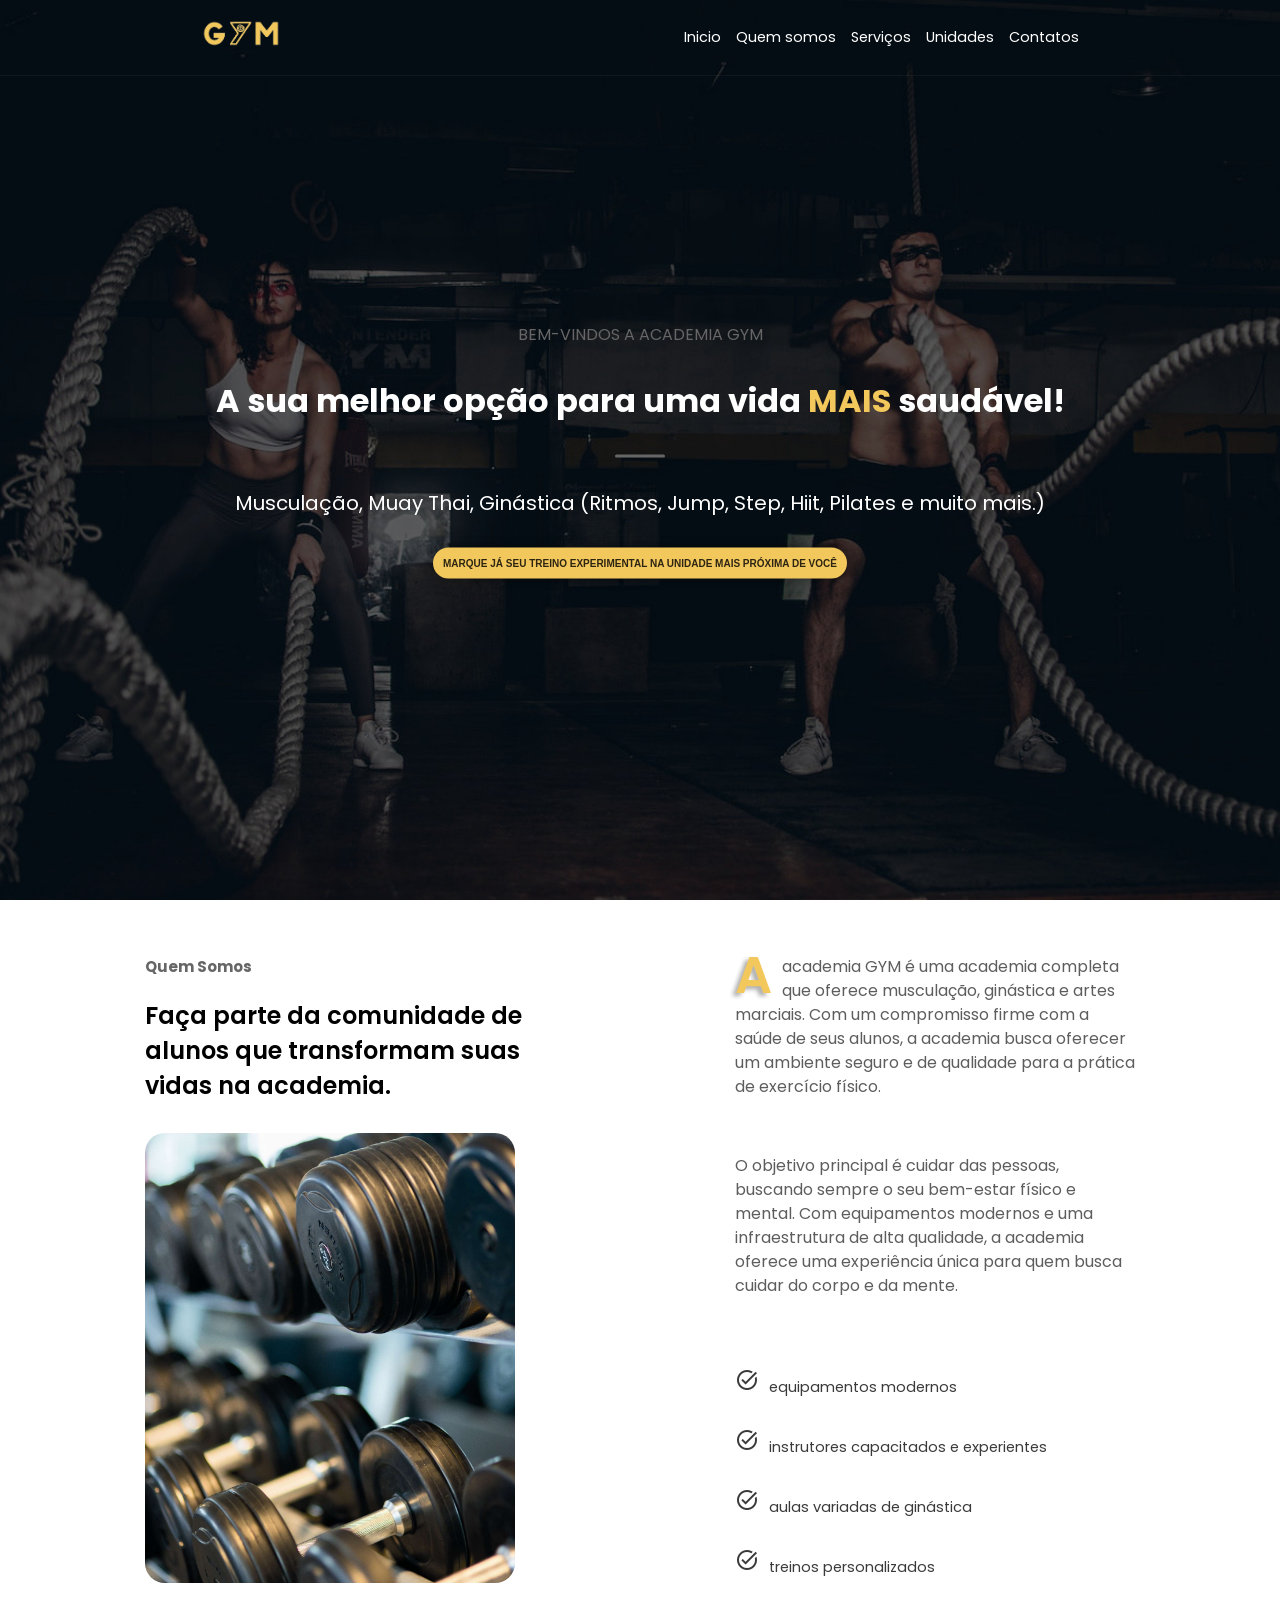
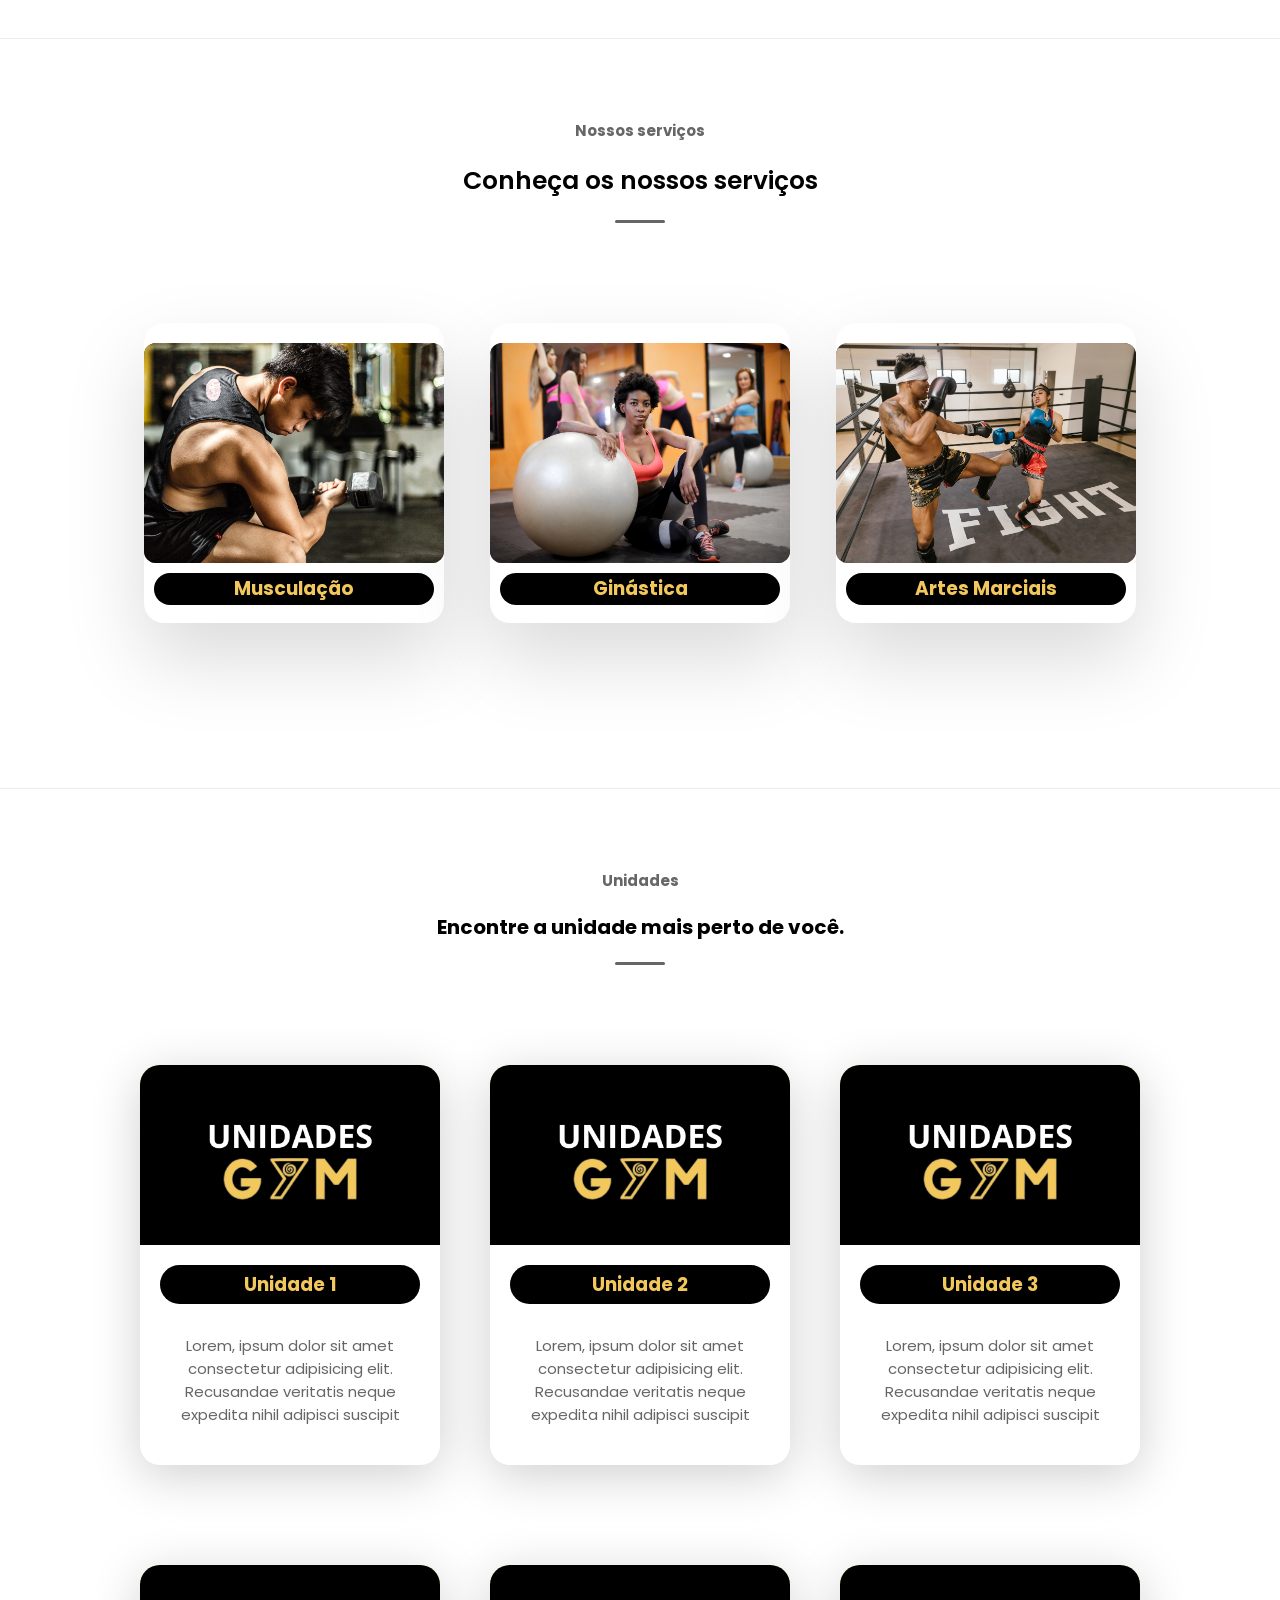
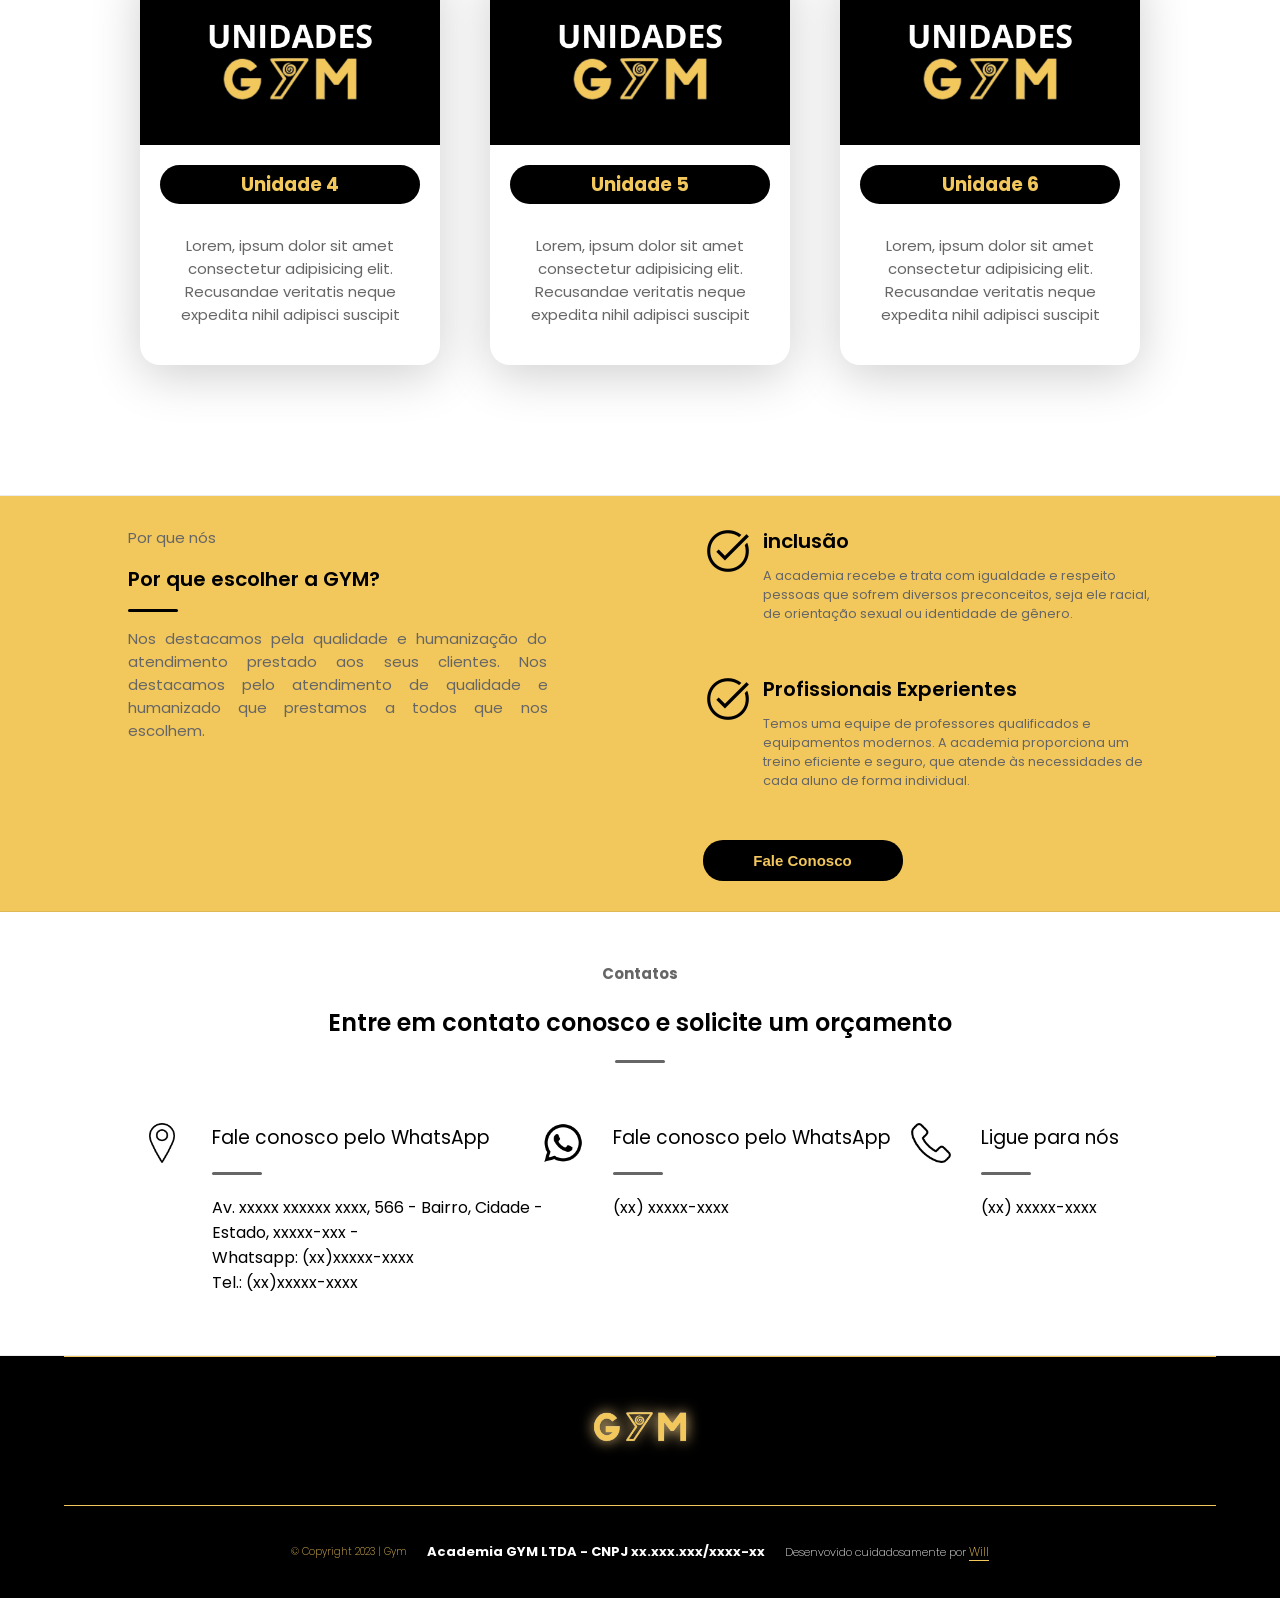
==== index.html @ da8a573c "." ====
<!DOCTYPE html>
<html lang="pt-br">
<head>
    <meta charset="UTF-8">
    <meta name="viewport" content="width=device-width, initial-scale=1.0">
    <meta name="description" content="GYM - É uma academia ficticia para o projeto do site.">
    <title>GYM - A melhor para a sua saúde</title>
    <!-- LINKS -->
    <link href="https://fonts.googleapis.com/icon?family=Material+Icons" rel="stylesheet">
    <link rel="preconnect" href="https://fonts.googleapis.com">
    <link rel="preconnect" href="https://fonts.gstatic.com" crossorigin>
    <link href="https://fonts.googleapis.com/css2?family=Poppins:wght@400;600;800&display=swap" rel="stylesheet">
    <link rel="stylesheet" href="https://fonts.googleapis.com/css2?family=Material+Symbols+Outlined:opsz,wght,FILL,GRAD@24,400,0,0" />
    <link rel="stylesheet" href="estilos/style.css">
    <link rel="stylesheet" href="estilos/medias.css">
    <link rel="shortcut icon" href="imagens/favicon.ico" type="image/x-icon">
    <link rel="canonical" href="https://souowill.github.io/projeto-gym/">
</head>
<body>
    <header class="main-header" id="inicio">
        
        <nav class="nav-main-header">

            <a href="index.html"><img src="imagens/logo-gym.png" alt=""></a>

            <button id="burguer" onclick="clickMenu()">
                <span class="linha"></span>
                <span class="linha"></span>
                <span class="linha"></span>
            </button>

            <ul id="itens">
                <li><a href="#inicio">Inicio</a></li>
                <li><a href="#quem-somos">Quem somos</a></li>
                <li><a href="#servicos">Serviços</a></li>
                <li><a href="#unidades">Unidades</a></li>
                <li><a href="#contatos">Contatos</a></li>
            </ul>

        </nav>

        <div class="div-main-header">
            <p class="p-main-header">Bem-vindos a academia GYM</p>
            <h1 class="title-main-header">A sua melhor opção para uma vida <span class="span-title-main-header">MAIS</span> saudável!</h1>
            <div class="div-linha"></div>
            <h2 class="h2-main-header">Musculação, Muay Thai, Ginástica (Ritmos, Jump, Step, Hiit, Pilates e muito mais.)</h2>
            <button class="btn-main-header">MARQUE JÁ SEU TREINO EXPERIMENTAL NA UNIDADE MAIS PRÓXIMA DE VOCÊ</button>
        </div>
    </header>
    <main class="main-content">

        <section id="quem-somos">

            <header class="main-content-section1">
                <h1 class="title-main-content-section1">Quem Somos</h1>
                <h2 class="h2-main-content-section1">Faça parte da comunidade de alunos que transformam suas vidas na academia.</h2>
                <div class="img-fundo-halter"></div>
            </header>

            <section class="main-content-section2">
                <p class="p-main-content-section2"><span class="span-main-section2">A</span> academia GYM é uma academia completa que oferece musculação, ginástica e artes marciais. Com um compromisso firme com a saúde de seus alunos, a academia busca oferecer um ambiente seguro e de qualidade para a prática de exercício físico.</p>
                <p class="p-main-content-section2">O objetivo principal é cuidar das pessoas, buscando sempre o seu bem-estar físico e mental. Com equipamentos modernos e uma infraestrutura de alta qualidade, a academia oferece uma experiência única para quem busca cuidar do corpo e da mente.</p>
                <div class="div-div-main-content-section2">
                    <p class="div-p-main-content-section2"><span class="material-symbols-outlined check">task_alt</span>equipamentos modernos</p>
                    <p class="div-p-main-content-section2 width"><span class="material-symbols-outlined check">task_alt</span>instrutores capacitados e experientes</p>
                    <p class="div-p-main-content-section2"><span class="material-symbols-outlined check">task_alt</span>aulas variadas de ginástica</p>
                    <p class="div-p-main-content-section2"><span class="material-symbols-outlined check">task_alt</span>treinos personalizados</p>
                </div>
            </section>

        </section>
        <section id="servicos">

            <header class="div-main-content-section-servicos">

                <h1 class="title-main-content-section2">Nossos serviços</h1>
                <h2 class="h2-main-content-section2">Conheça os nossos serviços</h2>
                <p>(Clique nas imagens para saber mais)</p>
                <div class="div-linha"></div>

            </header>

            <div class="cards-servicos">

                <article class="card-servicos">

                    <div class="card-servicos-img">
                        <img src="imagens/musculacao.jpg" alt="">
                    </div>

                    <section class="content-card">
                        <h3>Musculação</h3>
                        <p>É a modalidade mais versátil, que possibilita trabalhar diversos grupos musculares em um único treino, com exercícios que podem ser facilmente adaptados de acordo com as limitações de cada aluno.</p>
                    </section>

                </article>

                <article class="card-servicos">
                    <div class="card-servicos-img">
                        <img src="imagens/ginastica.jpg" alt="">
                    </div>

                    <section class="content-card">
                        <h3>Ginástica</h3>
                        <p>Temos aulas de Zumba, Dança, Jump, Pump, Local, Step, Cross Training, Ritbox, Functional, Hiit, Pilates e Alongamento. Todas as aulas possuem horários específicos durante a semana.</p>
                    </section>

                </article>

                <article class="card-servicos">

                    <div class="card-servicos-img">
                        <img src="imagens/muai-thay.jpg" alt="">
                    </div>

                    <section class="content-card">
                        <h3>Artes Marciais</h3>
                        <p>Com aulas de Muay Thai, uma das artes marciais mais completas, os alunos aprendem técnicas de defesa pessoal e fortalecem o corpo e a mente.</p>
                    </section>

                </article>

            </div>

        </section>

        <section id="unidades">

            <header class="div-unidades">
                <h1>Unidades</h1>
                <h2>Encontre a unidade mais perto de você.</h2>
                <div class="div-linha"></div>
            </header>

            <div class="cards-unidades">

                <article class="card-unidades">
                    <div class="pixel-efect"></div>

                    <div class="card-unidades-img"></div>
                    <section class="card-unidades-content">
                        <h3> Unidade 1</h3>
                        <p>Lorem, ipsum dolor sit amet consectetur adipisicing elit. Recusandae veritatis neque expedita nihil adipisci suscipit</p>
                    </section>

                </article>

                <article class="card-unidades">

                    <div class="card-unidades-img"></div>
                    <section class="card-unidades-content">
                        <h3> Unidade 2</h3>
                        <p>Lorem, ipsum dolor sit amet consectetur adipisicing elit. Recusandae veritatis neque expedita nihil adipisci suscipit</p>
                    </section>

                </article>

                <article class="card-unidades">

                    <div class="card-unidades-img"></div>
                    <section class="card-unidades-content">
                        <h3> Unidade 3</h3>
                        <p>Lorem, ipsum dolor sit amet consectetur adipisicing elit. Recusandae veritatis neque expedita nihil adipisci suscipit</p>
                    </section>

                </article>

                <article class="card-unidades">

                    <div class="card-unidades-img"></div>
                    <section class="card-unidades-content">
                        <h3> Unidade 4</h3>
                        <p>Lorem, ipsum dolor sit amet consectetur adipisicing elit. Recusandae veritatis neque expedita nihil adipisci suscipit</p>
                    </section>

                </article>

                <article class="card-unidades">

                    <div class="card-unidades-img"></div>
                    <section class="card-unidades-content">
                        <h3> Unidade 5</h3>
                        <p>Lorem, ipsum dolor sit amet consectetur adipisicing elit. Recusandae veritatis neque expedita nihil adipisci suscipit</p>
                    </section>

                </article>

                <article class="card-unidades">

                    <div class="card-unidades-img"></div>
                    <section class="card-unidades-content">
                        <h3> Unidade 6</h3>
                        <p>Lorem, ipsum dolor sit amet consectetur adipisicing elit. Recusandae veritatis neque expedita nihil adipisci suscipit</p>
                    </section>

                </article>

            </div>

        </section>

        <section id="porque-nos">

            <header class="sec1-porque-nos">
                <h1>Por que nós</h1>
                <h2>Por que escolher a GYM?</h2>
                <div class="div-linha div-linha-pq"></div>
                <p>Nos destacamos pela qualidade e humanização do atendimento prestado aos seus clientes. Nos destacamos pelo atendimento de qualidade e humanizado que prestamos a todos que nos escolhem.</p>
            </header>

            <section class="sec2-porque-nos">

                <div class="div-sec2-porque-nos">
                    <span class="material-symbols-outlined check">task_alt</span>
                    <div>
                        <h3>inclusão</h3>
                        <p>A academia recebe e trata com igualdade e respeito pessoas que sofrem diversos preconceitos, seja ele racial, de orientação sexual ou identidade de gênero.</p>
                    </div>
                </div>
                <div class="div-sec2-porque-nos">
                    <span class="material-symbols-outlined check">task_alt</span>
                    <div>
                        <h3>Profissionais Experientes</h3>
                        <p>Temos uma equipe de professores qualificados e equipamentos modernos. A academia proporciona um treino eficiente e seguro, que atende às necessidades de cada aluno de forma individual.</p>
                    </div>
                </div>

                <button class="btn-porque-nos">Fale Conosco</button>

            </section>

        </section>

        <section id="contatos">

            <header class="header-contatos">
                <h1>Contatos</h1>
                <h2>Entre em contato conosco e solicite um orçamento</h2>
                <div class="div-linha"></div>
            </header>

            <section class="sec-content-contatos">

                <section class="sec-content-principal local">

                    <div class="div-imagem-contatos">
                        <img src="imagens/place-localizer.png" alt="">
                    </div>
                    <article class="sec-article-content-contatos">
                        <h3>Fale conosco pelo WhatsApp</h3>
                        <div class="div-linha"></div>
                        <p>Av. xxxxx xxxxxx xxxx, 566 - Bairro, Cidade - <br> Estado, xxxxx-xxx - <br> Whatsapp: (xx)xxxxx-xxxx <br> Tel.: (xx)xxxxx-xxxx</p>
                    </article>
    
                </section>

                <section class="sec-content-principal">
                    <div class="div-imagem-contatos">
                        <img src="imagens/whatsapp.png" alt="">
                    </div>
                    <article class="sec-article-content-contatos">
                        <h3>Fale conosco pelo WhatsApp</h3>
                        <div class="div-linha"></div>
                        <p>(xx) xxxxx-xxxx</p>
                    </article>

                </section>

                <section class="sec-content-principal telefone">

                    <div class="div-imagem-contatos">
                        <img src="imagens/telephone.png" alt="">
                    </div>
                    <article class="sec-article-content-contatos">
                        <h3>Ligue para nós</h3>
                        <div class="div-linha"></div>
                        <p>(xx) xxxxx-xxxx</p>
                    </article>

                </section>

            </section>

        </section>
    </main>
    <footer class="footer-content">
        <div class="div-footer">
            <a href="index.html"><img src="imagens/logo-gym.png" alt=""></a>
        </div>
        <section class="sec-footer">
            <p>© <span lang="en">Copyright</span> 2023 | Gym </p>
            <h1>Academia GYM LTDA - CNPJ xx.xxx.xxx/xxxx-xx</h1>
            <h2>Desenvovido cuidadosamente por <a href="https://github.com/SouoWill"> Will</a></h2>
        </section>
    </footer>

    <script src="scripts/menu.js"></script>
    <script src="scripts/header-fixed.js"></script>
</body>
</html>
---- estilos/style.css ----
@charset "UTF-8";

:root {
    --font-padrao: 'Poppins', sans-serif;

    --cor-1: #F2C75C;
    --cor-2: #F2CC85;
    --cor-3: #F2DAAC;
    --cor-4: #F2E6D0;
    --cinza: rgb(102, 102, 102);
}

* {
    margin: 0px;
    padding: 0px;
    box-sizing: border-box;
    scroll-behavior: smooth;
}

body, html {
    font-family: var(--font-padrao);
    background-color: rgb(0, 0, 0);
    color: white;
    width: 100%;
}

.div-linha {
    height: 1px;
    width: 50px;
    border-radius: 1000px;
    background-color: var(--cinza);
    padding-top: 3px;
}

::-webkit-scrollbar {
    width: 8px;
    background-color: rgb(255, 255, 255);
}

::-webkit-scrollbar-thumb {
    width: 8px;
    background-color: var(--cor-1);
    border-radius: 30px;
}

/* HEADER */

.main-header {
    background: url(../imagens/imagem-fundo.jpg)  right bottom no-repeat fixed;
    background-size: cover;
    height: 100vh;
    width: 100%;
    position: relative;
}

.nav-main-header {
    z-index: 2;
    width: 100vw;
    display: flex;
    align-items: center;
    justify-content: space-around;
    border-bottom: 1px solid rgba(255, 255, 255, 0.048);
    padding: 20px 0px;
    position: fixed;
    top: 0;
    left: 0;
    transition: .5s;
}

.nav-main-header a img {
    width: 80px;
}

#itens {
    visibility: hidden;
    display: flex;
    flex-direction: column;
    justify-content: center;
    gap: 20px;
    align-items: center;
    position: absolute;
    top: 0;
    left: 0;
    width: 100%;
    height: 0;
    background: rgba(0, 0, 0, 0.363);
    backdrop-filter: blur(10px);
    overflow: hidden;
    z-index: -1;
    transition: .5s;
    list-style: none;
}

#itens.abrir-menu {
    visibility: visible;
    height: 100vh;
}

#itens li a{
    font-size: 1.5em;
    font-weight: 400;
    text-decoration: none;
    text-align: center;
    color: white;
    padding: 20px;
    display: block;
    width: 100vw;
    transition: .3s;
}

#itens:hover li a {
    opacity: .3;
}

#itens li a:hover {
    transform: scale(1.1);
    color: var(--cor-1);
    text-shadow: 0px 0px 10px white;
    background-color: rgba(0, 0, 0, 0.3);
    opacity: 1;
}

#burguer {
    display: flex;
    flex-direction: column;
    justify-content: space-between;
    cursor: pointer;
    width: 25px;
    height: 20px;
    background-color: transparent;
    border: none;
    z-index: 1;
}

.linha {
    width: 25px;
    height: 2px;
    background-color: white;
    display: block;
    position: relative;
    transform-origin: center;
    transition: 0.5s;
}


#burguer.animacao-menu .linha:nth-child(1){
    transform: translateY(9px) rotate(-45deg);
    background-color: var(--cor-1);
    box-shadow: 0px 0px 7px var(--cor-1);
}

#burguer.animacao-menu .linha:nth-child(2) {
    width: 0;
}

#burguer.animacao-menu .linha:nth-child(3) {
    transform: translateY(-9px) rotate(45deg);
    background-color: var(--cor-1);
    box-shadow: 0px 0px 7px var(--cor-1);
}

.rolagem {
    background-color: rgba(0, 0, 0, 0.555);
    padding: 10px;
    border: 0px;
}

.div-main-header {
    display: flex;
    flex-direction: column;
    align-items: center;
    width: 90vw;
    position: absolute;
    top: 50%;
    left: 50%;
    transform: translate(-50%, -50%);
    text-align: center;
    padding: 10px;
}

.p-main-header {
    color: rgb(102, 102, 102);
    text-transform: uppercase;
}

.title-main-header {
    padding: 30px 0px;
}

.span-title-main-header {
    color: var(--cor-1);
}

.h2-main-header {
    font-size: 20px;
    font-weight: 400;
    padding: 30px 0px;
}

.btn-main-header {
    cursor: pointer;
    padding: 10px;
    border: none;
    border-radius: 20px;
    background-color: var(--cor-1);
    color: rgba(0, 0, 0, 0.815);
    font-weight: 600;
    font-size: 10px;
    box-shadow: 0px 0px 10px rgba(0, 0, 0, 0.521);
    transition: .5s;
}

.btn-main-header:hover {
    transform: scale(1.05);
    box-shadow: 0px 0px 10px rgba(255, 255, 255, 0.671);
}

/* MAIN */

/* SEC 1*/
.main-content {
    background-color: #fff;
    color: rgb(0, 0, 0);
    width: 100%;
}

#quem-somos {
    padding: 30px 50px;
    border-bottom: 1px solid rgba(0, 0, 0, 0.075);
    display: flex;
    justify-content: space-around;
    flex-wrap: wrap;
    width: 100%;
}

.title-main-content-section1 {
    padding-top: 25px;
    font-size: 15px;
    color: var(--cinza);
}

.h2-main-content-section1 {
    padding-top: 20px;
    font-size: 1.5em;
    font-weight: 600;
    text-align: start;
    max-width: 400px;
}


.img-fundo-halter {
    height: 450px;
    width: 370px;
    margin-top: 30px;
    background: #333 url(../imagens/halter.jpg) center center no-repeat;
    background-size: cover;
    border-radius: 20px;

    display: none;
}

.main-content-section2 {
    width: 400px;
}

.span-main-section2 {
    float: left;
    padding-right: 10px;
    color: var(--cor-1);
    font-size: 52px;
    font-weight: 600;
    line-height: 40px;
    text-shadow: -4px 3px 4px rgba(0, 0, 0, 0.322);
}

.p-main-content-section2 {
    font-weight: 400;
    line-height: 24px;
    color: rgba(0, 0, 0, 0.637);
    text-align: left;
    margin-bottom: 30px;
    padding-top: 25px;
}

.div-div-main-content-section2 {
    padding-top: 40px;
    display: flex;
    flex-direction: column;
}

.div-p-main-content-section2 {
    padding-bottom: 30px;
    font-weight: 400;
    font-size: 14.7px;
    color: rgba(0, 0, 0, 0.774);
}

.check {
    padding-right: 10px;
}

/* SEC 2 */

#servicos {
    padding: 30px 50px;
    border-bottom: 1px solid rgba(0, 0, 0, 0.075);
    width: 100%;
    height: 1600px;
}

.div-main-content-section-servicos {
    margin: 0 auto;
    display: flex;
    flex-direction: column;
    align-items: center;
}

.div-main-content-section-servicos p {
    color: var(--cinza);
    padding-bottom: 30px;
    font-size: 12px;
}

.title-main-content-section2 {
    padding-top: 50px;
    font-size: 15px;
    color: var(--cinza);
    padding-bottom: 20px;
}

.h2-main-content-section2 {
    font-size: 25px;
    font-weight: 600;
    padding-bottom: 20px;
}

/* CARD serviços */

.content-card h3 span {
    font-size: 10px;
    padding: 0px;
    text-shadow: none;
    color: var(--cinza);

} 

.cards-servicos {
    display: flex;
    justify-content: center;
    align-items: start;
    gap: 100px 46px;
    flex-wrap: wrap;
    padding: 100px 0px;
}

.cards-servicos .card-servicos {
    position: relative;
    display: flex;
    justify-content: center;
    align-items: flex-start;
    max-width: 300px;
    width: 100%;
    min-height: 300px;
    border-radius: 20px;
    box-shadow: 0 35px 80px rgba(0,0,0,.15);
    background-color: #fff;
    transition: .5s;
}

.cards-servicos .card-servicos:hover {
   min-height: 400px;
}

.cards-servicos .card-servicos .card-servicos-img {
    position: absolute;
    top: 20px;
    max-width: 300px;
    width: 100%;
    height: 220px;
    border-radius: 12px;
    background-color: #333;
    overflow: hidden;
    transition: .5s;
}

.cards-servicos .card-servicos .card-servicos-img img {
    position: absolute;
    top: 0;
    left: 0;
    width: 100%;
    height: 100%;
    object-fit: cover;
}

.cards-servicos .card-servicos .content-card {
    position: absolute;
    top: 250px;
    width: 100%;
    height: 35px;
    overflow: hidden;
    text-align: center;
    padding: 0 10px;
    padding-top: 0;
    transition: .5s;
}

.cards-servicos .card-servicos:hover .card-servicos-img {
    top: -100px;
    scale: .75;
    box-shadow: 0 15px 45px rgba(0, 0, 0, .2);
}

.cards-servicos .card-servicos:hover .content-card {
    top: 150px;
    overflow: visible;
}

.cards-servicos .card-servicos .content-card h3 {
    font-weight: 700;
    line-height: 2rem;
    border-radius: 20px;
    margin-bottom: 10px;
    color: var(--cor-1);
    background-color: black;
}

.cards-servicos .card-servicos .content-card p {
    font-size: 14px;
    color: transparent;
}

.cards-servicos .card-servicos:hover .content-card p {
    color: var(--cinza);
    transition: .6s;
}

/* UNIDADES */

.div-unidades {
    margin: 0 auto;
    display: flex;
    flex-direction: column;
    align-items: center;
}

.div-unidades h1 {
    padding-top: 50px;
    font-size: 15px;
    color: var(--cinza);
    padding-bottom: 20px;
}

.div-unidades h2 {
    font-size: 20px;
    padding-bottom: 20px;
}

/* CARD unidades */

#unidades {
    padding: 30px 50px;
    border-bottom: 1px solid rgba(0, 0, 0, 0.075);
    width: 100%;
}

.card-unidades:after {
    content: '';
    position: absolute;
    left: -1;
    top: 70%;
    width: 3px;
    height: 100px;
    transition: top, opacity;
    transition-duration: 500ms;
    transition-timing-function: ease;
    background: linear-gradient(transparent, var(--cor-1), transparent);
    opacity: 0;
}

.card-unidades:hover:after {
    top: 25%;
    opacity: 1;
}

.card-unidades:before {
    content: '';
    position: absolute;
    right: 0;
    top: -70%;
    width: 3px;
    height: 100px;
    transition: top, opacity;
    transition-duration: 500ms;
    transition-timing-function: ease;
    background: linear-gradient(transparent, var(--cor-1), transparent);
    opacity: 0;
}

.card-unidades:hover:before {
    top: 30%;
    opacity: 1;
}

.cards-unidades {
    display: flex;
    justify-content: center;
    align-items: center;
    gap: 100px 50px;
    flex-wrap: wrap;
    padding: 100px 0px;
}


.card-unidades {
    position: relative;
    width: 300px;
    height: 400px;
    background-color: #fff;
    border-radius: 20px;
    overflow: hidden;
    box-shadow: 0px 10px 50px rgba(0, 0, 0, 0.192);
}

.card-unidades .card-unidades-img {
    width: 100%;
    height: 180px;
    background: var(--cor-1) url(../imagens/unidades.png) center center no-repeat;
    background-size: cover;
}

.card-unidades .card-unidades-content {
    display: flex;
    flex-direction: column;
    justify-content: center;
    align-items: center;
    gap: 20px;
    padding: 20px;
}

.card-unidades .card-unidades-content h3 {
    width: 100%;
    font-weight: 700;
    border-radius: 20px;
    margin-bottom: 10px;
    color: var(--cor-1);
    background-color: rgb(0, 0, 0);
    padding: 5px;
    text-align: center;
}

.card-unidades .card-unidades-content p {
    text-align: center;
    font-size: 15px;
    color: var(--cinza);
}

/* PORQUE NOS */

#porque-nos {
    padding: 30px 50px;
    border-bottom: 1px solid rgba(0, 0, 0, 0.075);
    background-color: #F2C75C;
    display: flex;
    justify-content: space-around;
    flex-wrap: wrap;
    width: 100%;
}

.sec1-porque-nos {
    display: flex;
    flex-direction: column;
    align-items: flex-start;
    gap: 15px;
}

.sec1-porque-nos h1 {
    font-size: 15px;
    font-weight: 400;
    color: var(--cinza);
}

.sec1-porque-nos h2 {
    font-weight: 600;
    font-size: 20px;
}

.div-linha-pq {
    background-color: black;
}

.sec1-porque-nos p {
    color: var(--cinza);
    font-size: 15px;
    text-indent: 3;
    text-align: justify;
    padding-bottom: 50px;
    max-width: 420px;
}

.div-sec2-porque-nos {
    display: flex;
}

.div-sec2-porque-nos .check {
    font-size: 50px;
}

.div-sec2-porque-nos h3 {
    font-weight: 600;
    font-size: 20px;
    margin-bottom: 10px;
}

.div-sec2-porque-nos p {
    color: var(--cinza);
    font-size: 0.8em;
    line-height: 1.5;
    text-align: start;
    padding-bottom: 50px;
    width: 100%;
    max-width: 390px;
}

.btn-porque-nos {
    width: 200px;
    padding: 12px;
    border-radius: 20px;
    border: none;
    cursor: pointer;

    font-size: 15px;
    font-weight: 600;

    background-color: black;
    color: var(--cor-1);
    transition: .5s;
}

.btn-porque-nos:hover {
    transform: scale(1.05);
    box-shadow: 0px 0px 10px 8px #3333333a;
    color: var(--cinza);
}

/* CONTATOS */

#contatos {
    padding: 30px 50px;
    border-bottom: 1px solid rgba(0, 0, 0, 0.075);
    display: flex;
    flex-direction: column;
    align-items: center;
    width: 100%;
}

.header-contatos {
    display: flex;
    flex-direction: column;
    align-items: center;
    justify-content: center;
    margin-bottom: 40px;
}

.header-contatos h1 {
    padding: 20px 0px;
    font-size: 15px;
    color: var(--cinza);
}

.header-contatos h2 {
    padding-bottom: 20px;
    text-align: center;
    font-weight: 600;
}

.sec-content-contatos {
    display: flex;
    flex-direction: column;
    align-items: start;
}

.sec-content-principal {
    display: flex;
    align-items: start;
    gap: 30px;
}

.sec-content-principal .div-imagem-contatos {
    width: 40px;
    height: 40px;
    transform: translateY(20px);
}

.sec-content-principal .div-imagem-contatos img {
    width: 100%;
}

.sec-article-content-contatos {
    padding-bottom: 30px;
}

.sec-article-content-contatos h3{
    font-weight: 400;
    padding: 20px 0px;
    margin-right: 20px;
}

.sec-article-content-contatos p {
    margin-top: 20px;
}

/* FOOTER */

.div-footer {
    height: 150px;
    border-bottom: 1px solid var(--cor-1);
    border-top: 1px solid var(--cor-1);
    width: 90vw;
    display: flex;
    align-items: center;
    justify-content: center;
}

.div-footer a {
    width: 100px;
}

.div-footer a img {
    width: 100%;
    filter: drop-shadow(0px 0px 7px var(--cor-2));
}

.sec-footer {
    display: flex;
    flex-direction: column;
    align-items: center;
    gap: 0px 20px;
    padding: 20px;
}

.sec-footer p {
    font-size: 10px;
    font-weight: 200;
    color: var(--cor-1);
}

.sec-footer h1 {
    font-size: 13px;
    line-height: 4;
}

.sec-footer h2 {
    font-size: 11px;
    font-weight: 200;
}

.sec-footer h2 a {
    text-decoration: none;
    color: var(--cor-1);
    font-size: 12px;
    transition: .5s;
    border-bottom: 1px solid var(--cor-1);
}

.sec-footer h2 a:hover {
    color: var(--cor-2);
    text-shadow: 0px 0px 10px rgba(255, 255, 255, 0.801);
    transform: scale(1.05);
}

.footer-content {
    display: flex;
    flex-direction: column;
    align-items: center;
    width: 100%;
}
---- estilos/medias.css ----
@charset "UTF-8";

@media screen and (min-width: 748px) {
    #servicos {
        height: 1150px;
    }
}

@media screen and (min-width: 769px) {

    .main-header {
        background-position: center center;
    }    
    #burguer {
        display: none;
    }

    #itens.abrir-menu {
        height: 0px;
    }

    #itens {
        visibility: visible;
        overflow: visible;
        flex-direction: row;
        align-items: center;
        gap: 15px;
        position: sticky;
        padding: 0px;
        height: 0;
        width: auto;
        backdrop-filter: blur(0px);
        z-index: 3;
    }

    #itens li a {
        font-size: .9em;
        padding: 0px;
        width: max-content;
    }

    #itens li a:hover {
        background-color: transparent;
    }

    .sec-footer {
        flex-direction: row;
    }
}

@media screen and (min-width: 900px) {
    .img-fundo-halter {
        display: block;
    }
}

@media screen and (min-width: 993px) {

    .sec-content-contatos {
        justify-content: space-evenly;
        flex-direction: row;
        flex-wrap: wrap;
    }

    .div-main-content-section-servicos p {
        display: none;
    }
}

@media screen and (min-width: 1092px) {
    #servicos {
        height: 750px;
    }
}
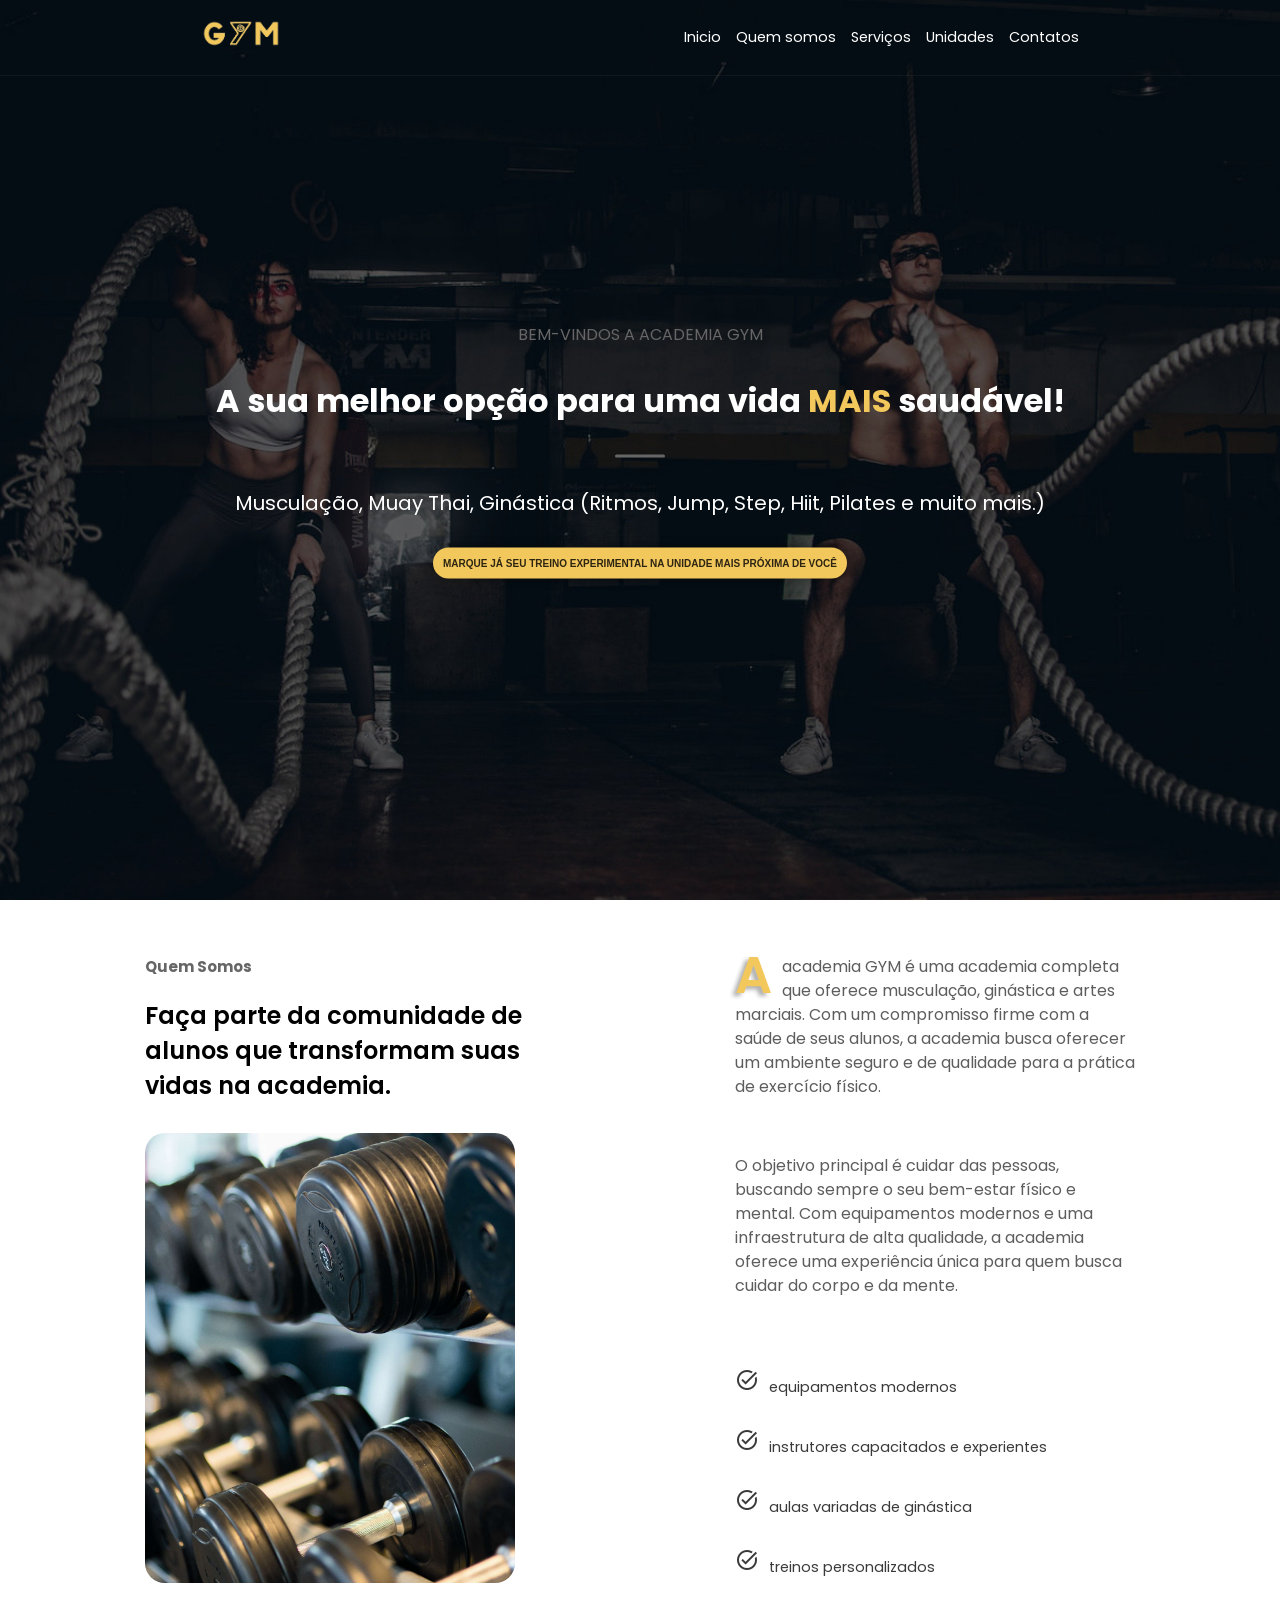
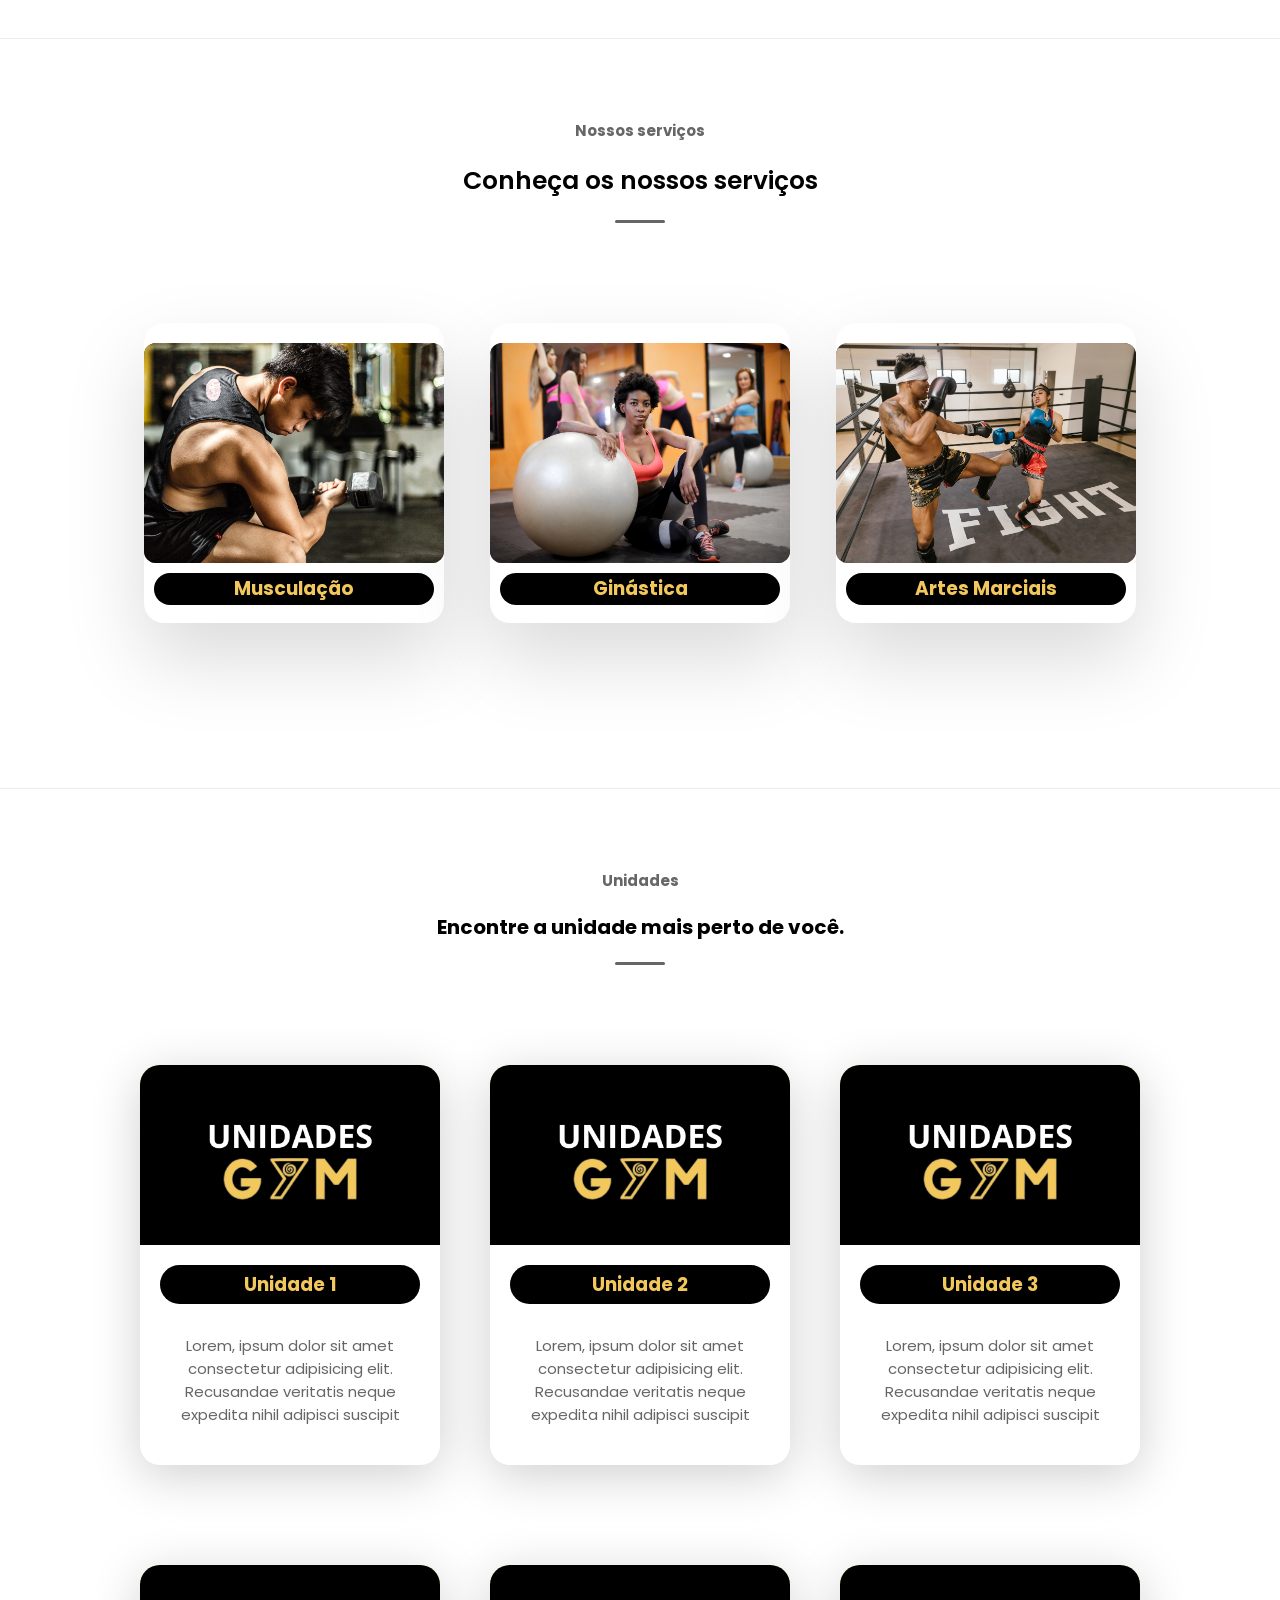
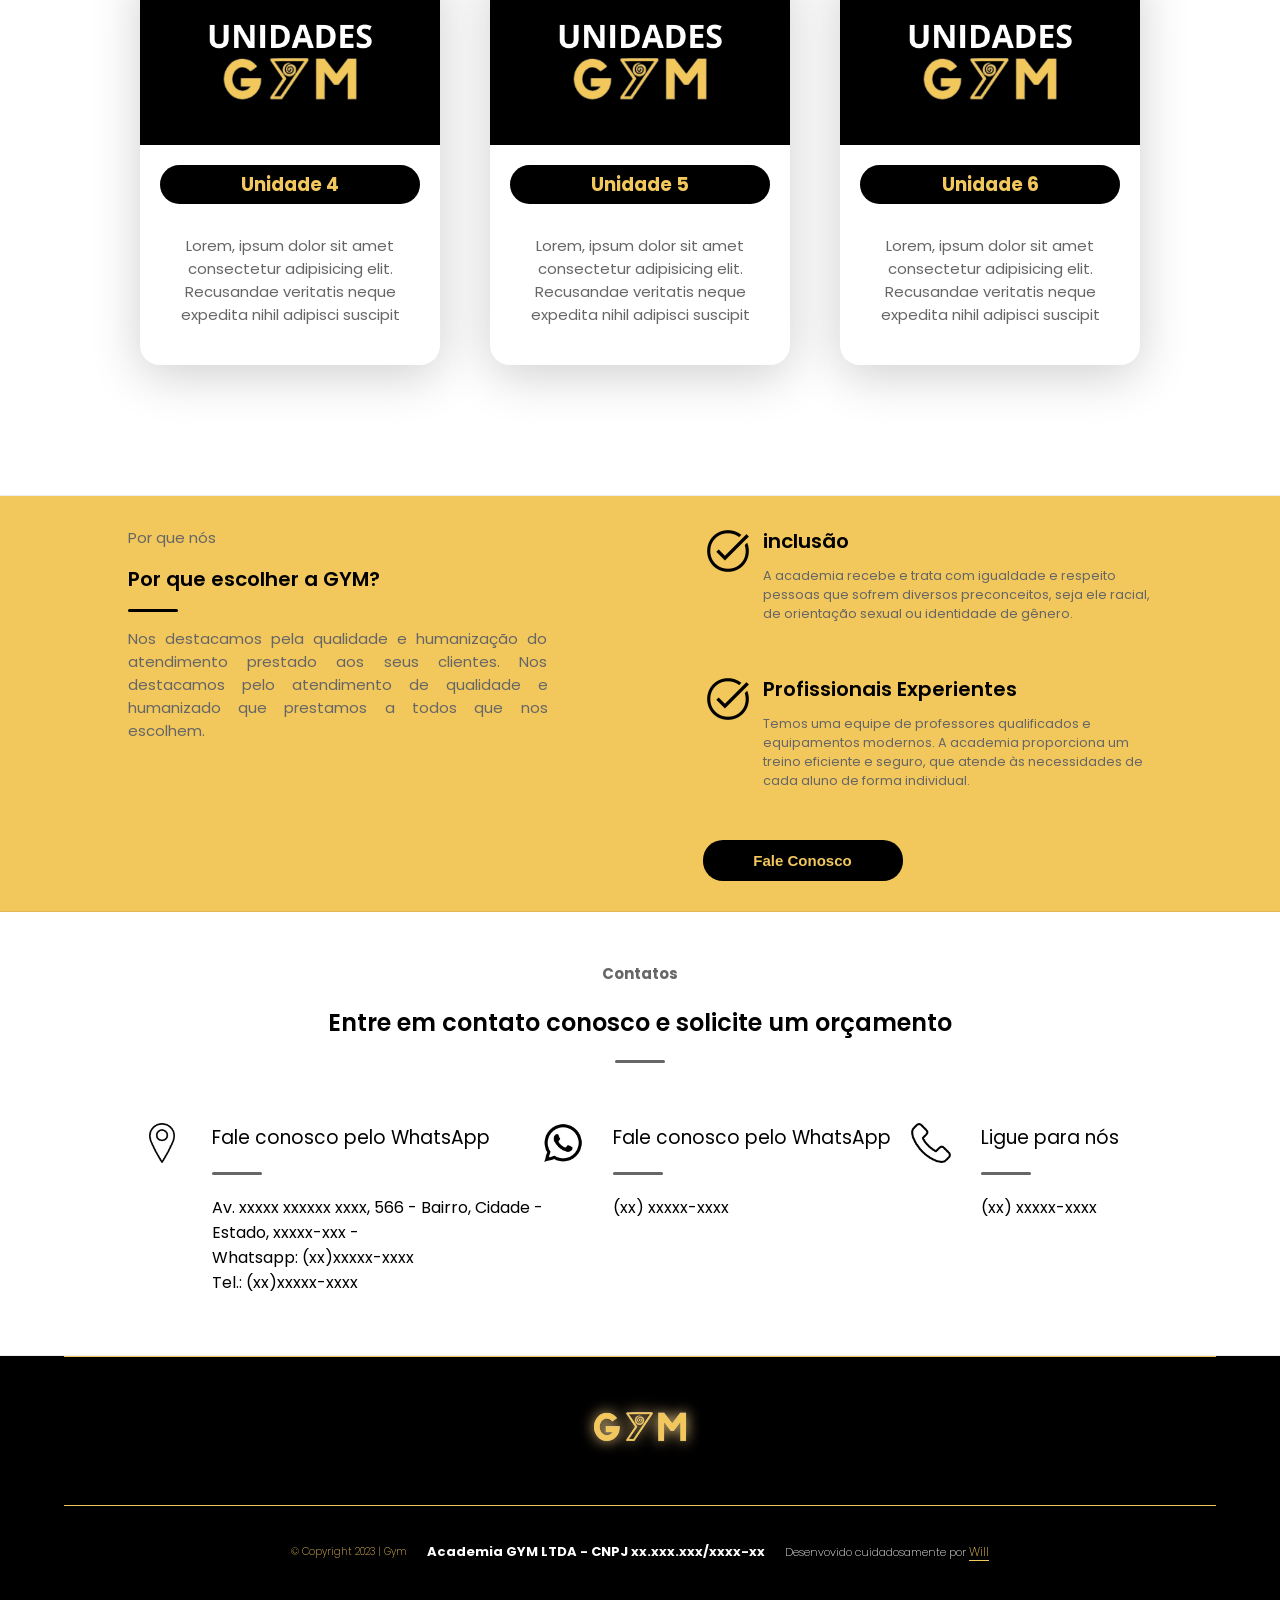
==== commit 09b76a72: ". tesate" ====
--- a/index.html
+++ b/index.html
@@ -297,4 +297,4 @@
     <script src="scripts/menu.js"></script>
     <script src="scripts/header-fixed.js"></script>
 </body>
-</html>+</html> bjhbjhbjhbkjk
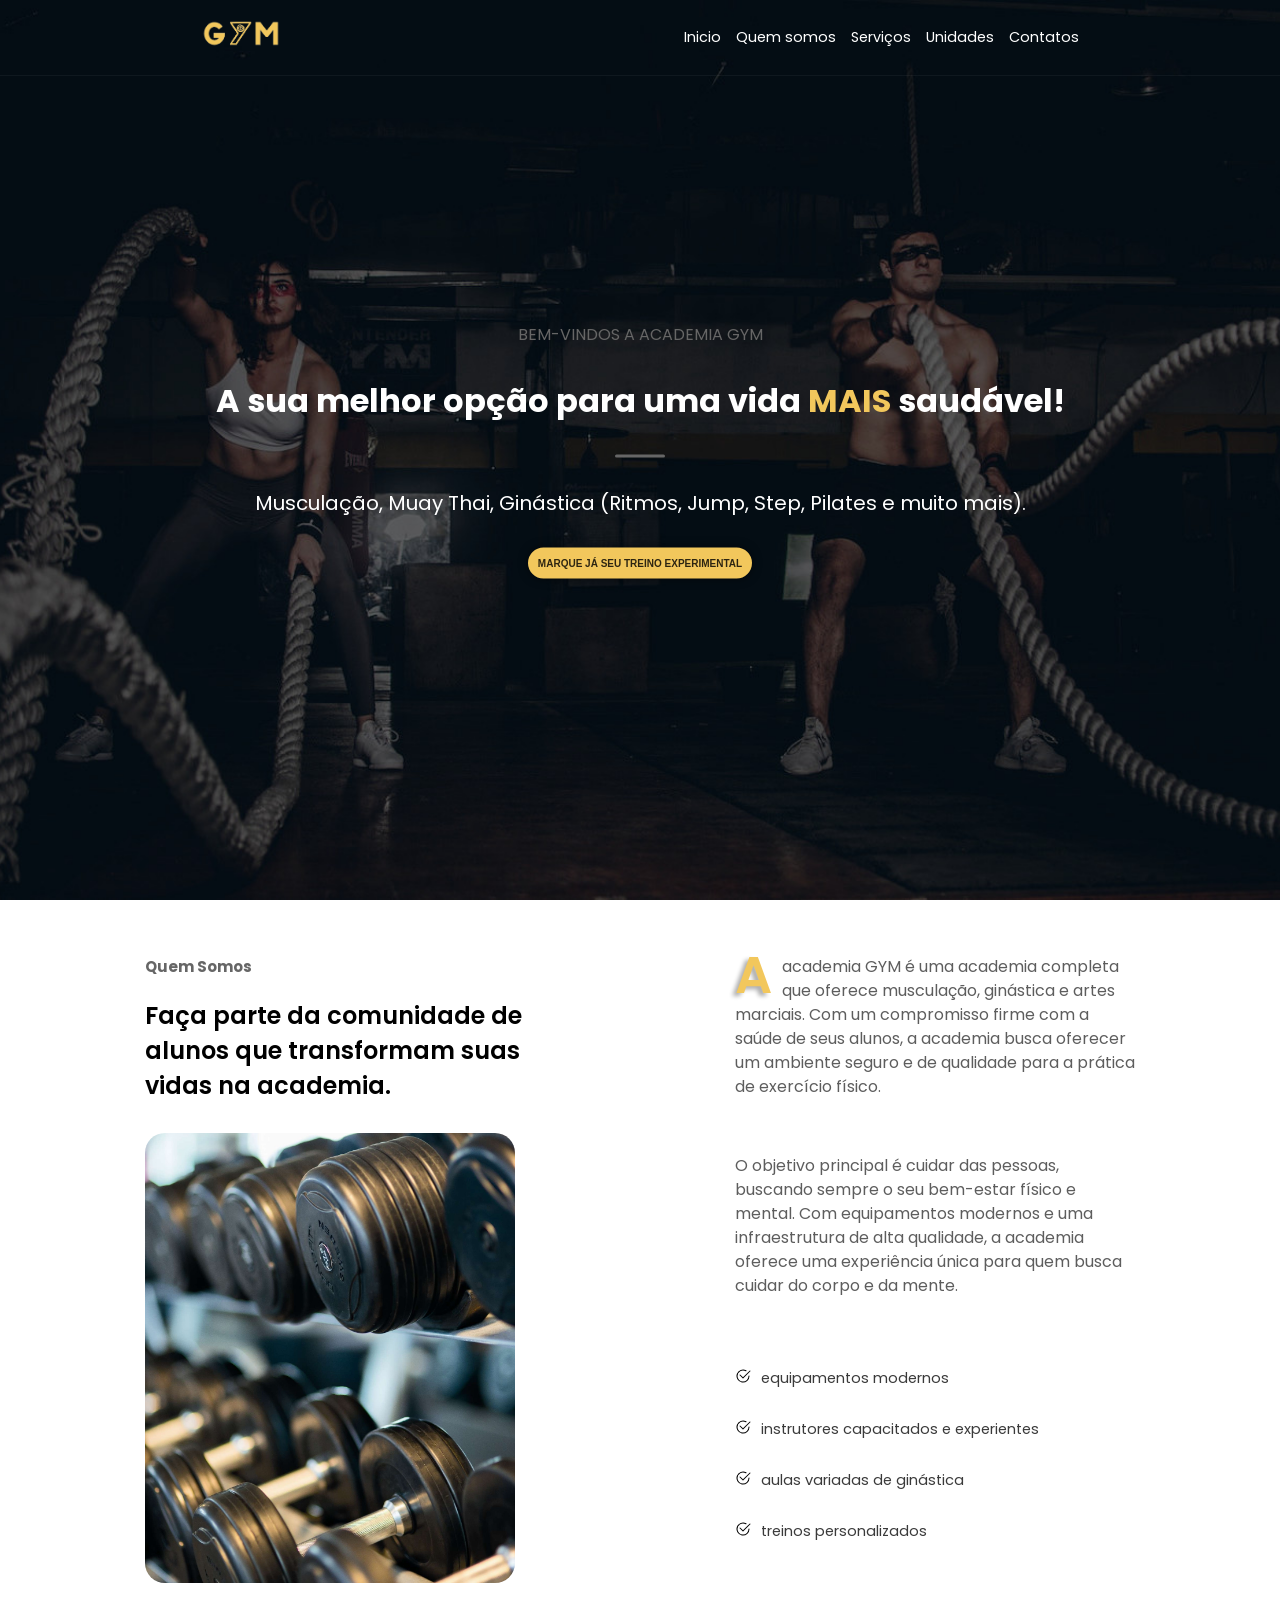
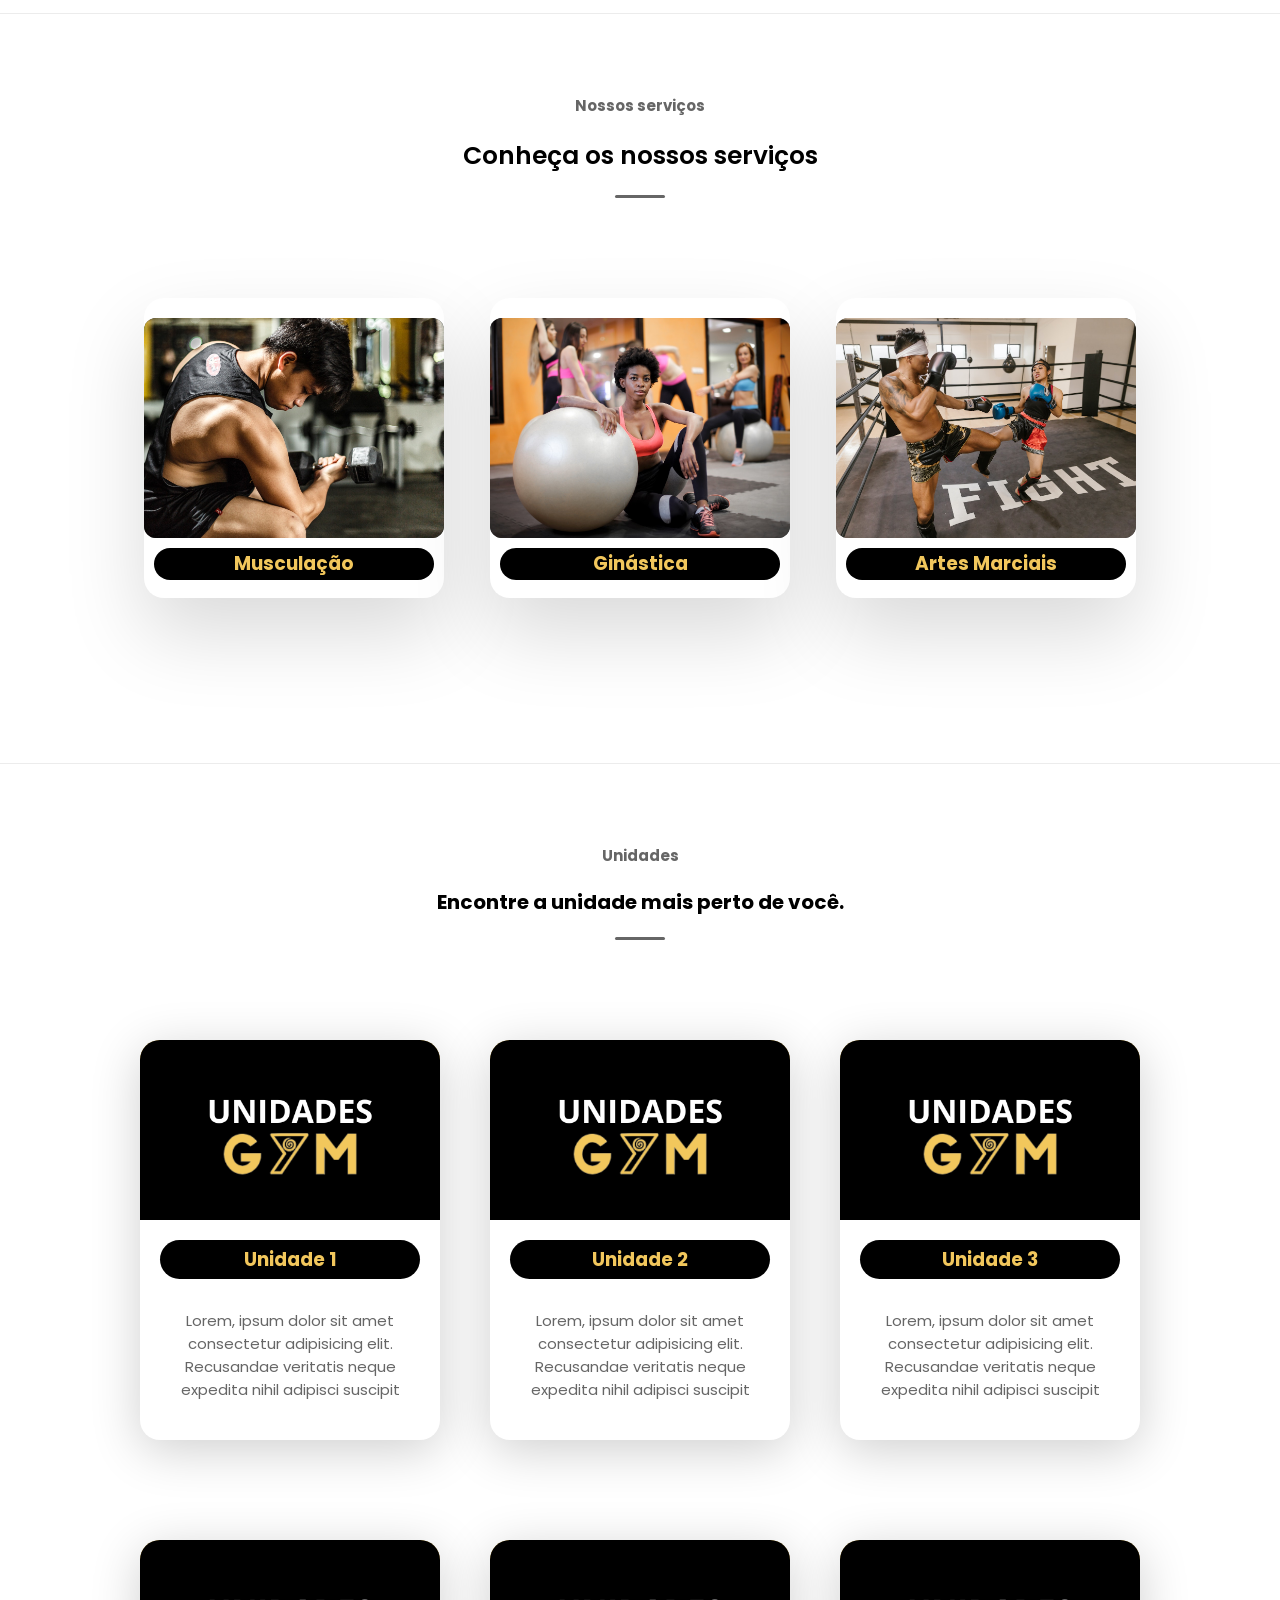
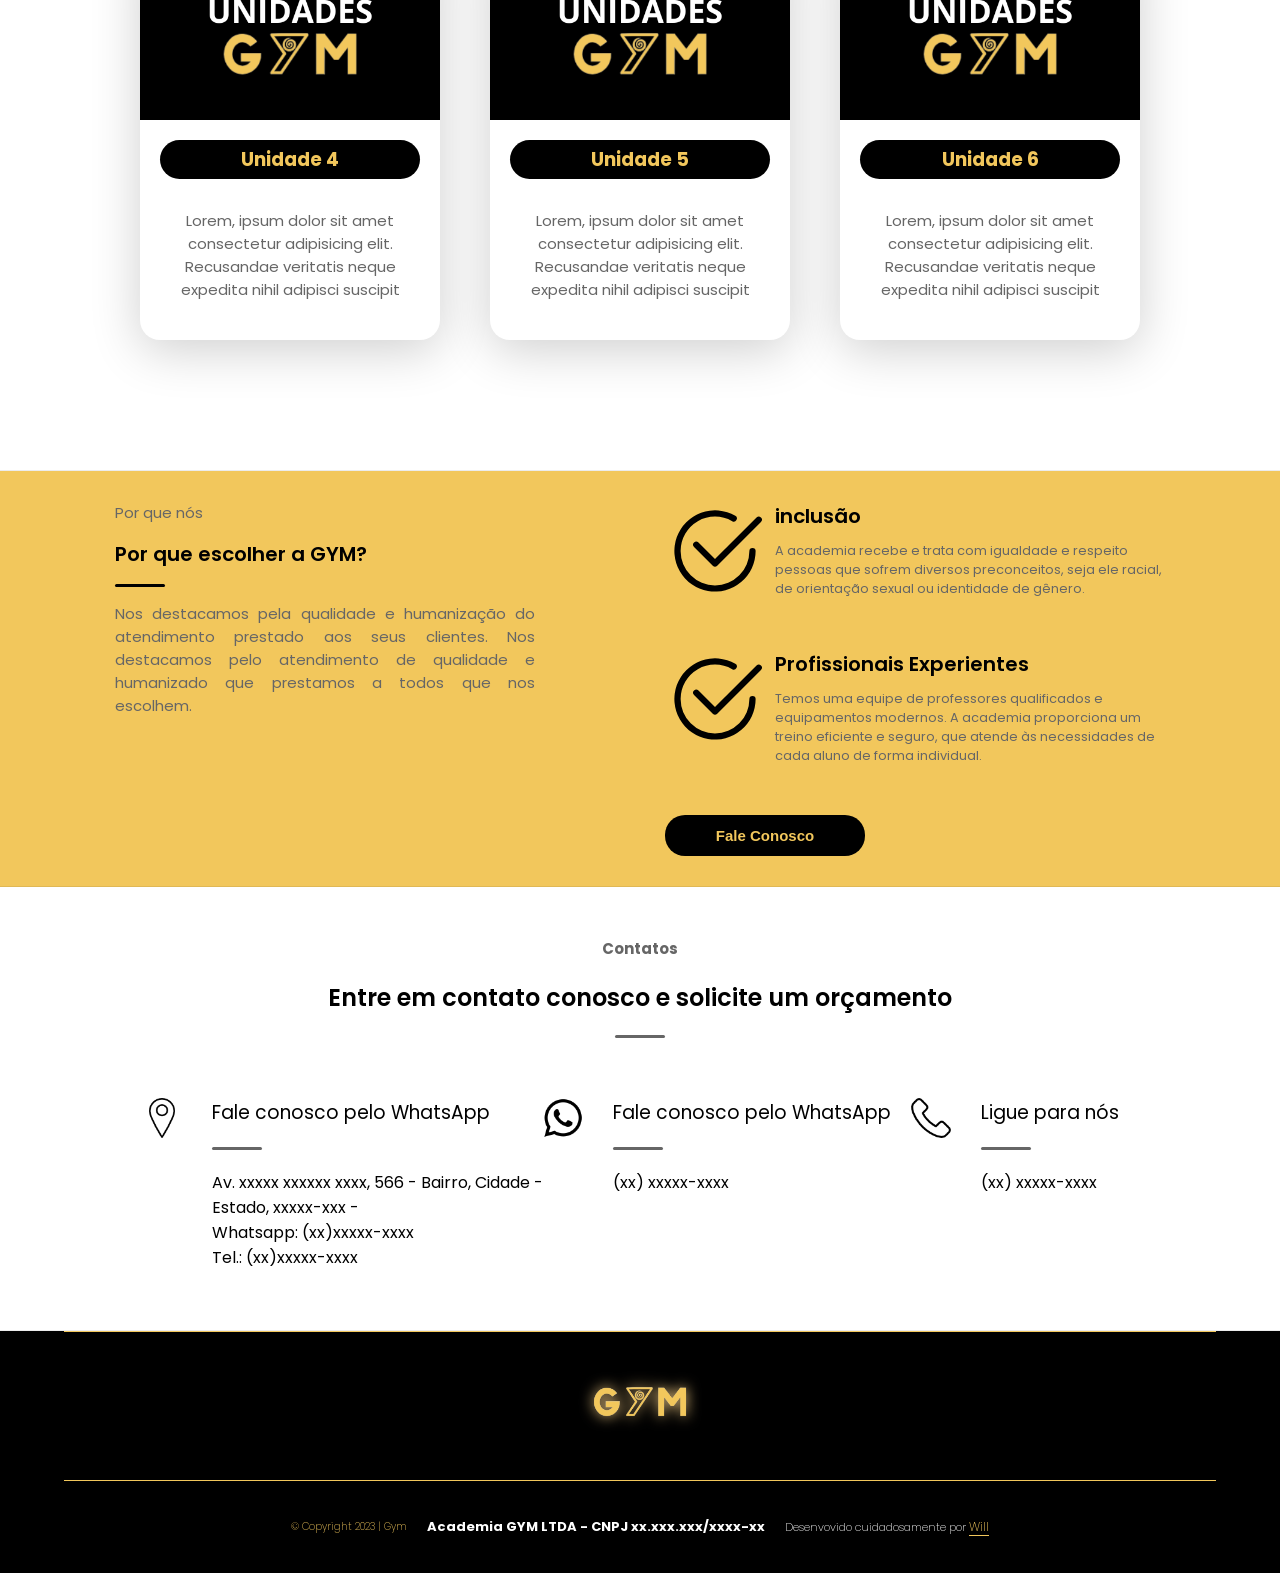
==== commit ad1e8093: "manutenção correção do icones que saiu do ar" ====
--- a/index.html
+++ b/index.html
@@ -1,5 +1,6 @@
 <!DOCTYPE html>
 <html lang="pt-br">
+
 <head>
     <meta charset="UTF-8">
     <meta name="viewport" content="width=device-width, initial-scale=1.0">
@@ -10,20 +11,22 @@
     <link rel="preconnect" href="https://fonts.googleapis.com">
     <link rel="preconnect" href="https://fonts.gstatic.com" crossorigin>
     <link href="https://fonts.googleapis.com/css2?family=Poppins:wght@400;600;800&display=swap" rel="stylesheet">
-    <link rel="stylesheet" href="https://fonts.googleapis.com/css2?family=Material+Symbols+Outlined:opsz,wght,FILL,GRAD@24,400,0,0" />
+    <link rel="stylesheet"
+        href="https://fonts.googleapis.com/css2?family=Material+Symbols+Outlined:opsz,wght,FILL,GRAD@24,400,0,0" />
     <link rel="stylesheet" href="estilos/style.css">
     <link rel="stylesheet" href="estilos/medias.css">
     <link rel="shortcut icon" href="imagens/favicon.ico" type="image/x-icon">
     <link rel="canonical" href="https://souowill.github.io/projeto-gym/">
 </head>
+
 <body>
     <header class="main-header" id="inicio">
-        
+
         <nav class="nav-main-header">
 
             <a href="index.html"><img src="imagens/logo-gym.png" alt=""></a>
 
-            <button id="burguer" onclick="clickMenu()">
+            <button id="burguer" aria-label="Abrir menu" onclick="clickMenu()">
                 <span class="linha"></span>
                 <span class="linha"></span>
                 <span class="linha"></span>
@@ -41,10 +44,12 @@
 
         <div class="div-main-header">
             <p class="p-main-header">Bem-vindos a academia GYM</p>
-            <h1 class="title-main-header">A sua melhor opção para uma vida <span class="span-title-main-header">MAIS</span> saudável!</h1>
+            <h1 class="title-main-header">A sua melhor opção para uma vida <span
+                    class="span-title-main-header">MAIS</span> saudável!</h1>
             <div class="div-linha"></div>
-            <h2 class="h2-main-header">Musculação, Muay Thai, Ginástica (Ritmos, Jump, Step, Hiit, Pilates e muito mais.)</h2>
-            <button class="btn-main-header">MARQUE JÁ SEU TREINO EXPERIMENTAL NA UNIDADE MAIS PRÓXIMA DE VOCÊ</button>
+            <h2 class="h2-main-header">Musculação, Muay Thai, Ginástica (Ritmos, Jump, Step, Pilates e muito
+                mais).</h2>
+            <button class="btn-main-header">MARQUE JÁ SEU TREINO EXPERIMENTAL</button>
         </div>
     </header>
     <main class="main-content">
@@ -53,18 +58,63 @@
 
             <header class="main-content-section1">
                 <h1 class="title-main-content-section1">Quem Somos</h1>
-                <h2 class="h2-main-content-section1">Faça parte da comunidade de alunos que transformam suas vidas na academia.</h2>
+                <h2 class="h2-main-content-section1">Faça parte da comunidade de alunos que transformam suas vidas na
+                    academia.</h2>
                 <div class="img-fundo-halter"></div>
             </header>
 
             <section class="main-content-section2">
-                <p class="p-main-content-section2"><span class="span-main-section2">A</span> academia GYM é uma academia completa que oferece musculação, ginástica e artes marciais. Com um compromisso firme com a saúde de seus alunos, a academia busca oferecer um ambiente seguro e de qualidade para a prática de exercício físico.</p>
-                <p class="p-main-content-section2">O objetivo principal é cuidar das pessoas, buscando sempre o seu bem-estar físico e mental. Com equipamentos modernos e uma infraestrutura de alta qualidade, a academia oferece uma experiência única para quem busca cuidar do corpo e da mente.</p>
+                <p class="p-main-content-section2"><span class="span-main-section2">A</span> academia GYM é uma academia
+                    completa que oferece musculação, ginástica e artes marciais. Com um compromisso firme com a saúde de
+                    seus alunos, a academia busca oferecer um ambiente seguro e de qualidade para a prática de exercício
+                    físico.</p>
+                <p class="p-main-content-section2">O objetivo principal é cuidar das pessoas, buscando sempre o seu
+                    bem-estar físico e mental. Com equipamentos modernos e uma infraestrutura de alta qualidade, a
+                    academia oferece uma experiência única para quem busca cuidar do corpo e da mente.</p>
                 <div class="div-div-main-content-section2">
-                    <p class="div-p-main-content-section2"><span class="material-symbols-outlined check">task_alt</span>equipamentos modernos</p>
-                    <p class="div-p-main-content-section2 width"><span class="material-symbols-outlined check">task_alt</span>instrutores capacitados e experientes</p>
-                    <p class="div-p-main-content-section2"><span class="material-symbols-outlined check">task_alt</span>aulas variadas de ginástica</p>
-                    <p class="div-p-main-content-section2"><span class="material-symbols-outlined check">task_alt</span>treinos personalizados</p>
+                    <div class="check-section2">
+                        <svg xmlns="http://www.w3.org/2000/svg" width="16" height="16" fill="currentColor"
+                            class="bi bi-check2-circle" viewBox="0 0 16 16">
+                            <path
+                                d="M2.5 8a5.5 5.5 0 0 1 8.25-4.764.5.5 0 0 0 .5-.866A6.5 6.5 0 1 0 14.5 8a.5.5 0 0 0-1 0 5.5 5.5 0 1 1-11 0" />
+                            <path
+                                d="M15.354 3.354a.5.5 0 0 0-.708-.708L8 9.293 5.354 6.646a.5.5 0 1 0-.708.708l3 3a.5.5 0 0 0 .708 0z" />
+                        </svg>
+                        <p class="div-p-main-content-section2">equipamentos modernos</p>
+                    </div>
+
+                    <div class="check-section2">
+                        <svg xmlns="http://www.w3.org/2000/svg" width="16" height="16" fill="currentColor"
+                            class="bi bi-check2-circle" viewBox="0 0 16 16">
+                            <path
+                                d="M2.5 8a5.5 5.5 0 0 1 8.25-4.764.5.5 0 0 0 .5-.866A6.5 6.5 0 1 0 14.5 8a.5.5 0 0 0-1 0 5.5 5.5 0 1 1-11 0" />
+                            <path
+                                d="M15.354 3.354a.5.5 0 0 0-.708-.708L8 9.293 5.354 6.646a.5.5 0 1 0-.708.708l3 3a.5.5 0 0 0 .708 0z" />
+                        </svg>
+                        <p class="div-p-main-content-section2 width">instrutores capacitados e experientes</p>
+                    </div>
+
+                    <div class="check-section2">
+                        <svg xmlns="http://www.w3.org/2000/svg" width="16" height="16" fill="currentColor"
+                            class="bi bi-check2-circle" viewBox="0 0 16 16">
+                            <path
+                                d="M2.5 8a5.5 5.5 0 0 1 8.25-4.764.5.5 0 0 0 .5-.866A6.5 6.5 0 1 0 14.5 8a.5.5 0 0 0-1 0 5.5 5.5 0 1 1-11 0" />
+                            <path
+                                d="M15.354 3.354a.5.5 0 0 0-.708-.708L8 9.293 5.354 6.646a.5.5 0 1 0-.708.708l3 3a.5.5 0 0 0 .708 0z" />
+                        </svg>
+                        <p class="div-p-main-content-section2">aulas variadas de ginástica</p>
+                    </div>
+
+                    <div class="check-section2">
+                        <svg xmlns="http://www.w3.org/2000/svg" width="16" height="16" fill="currentColor"
+                            class="bi bi-check2-circle" viewBox="0 0 16 16">
+                            <path
+                                d="M2.5 8a5.5 5.5 0 0 1 8.25-4.764.5.5 0 0 0 .5-.866A6.5 6.5 0 1 0 14.5 8a.5.5 0 0 0-1 0 5.5 5.5 0 1 1-11 0" />
+                            <path
+                                d="M15.354 3.354a.5.5 0 0 0-.708-.708L8 9.293 5.354 6.646a.5.5 0 1 0-.708.708l3 3a.5.5 0 0 0 .708 0z" />
+                        </svg>
+                        <p class="div-p-main-content-section2">treinos personalizados</p>
+                    </div>
                 </div>
             </section>
 
@@ -90,7 +140,9 @@
 
                     <section class="content-card">
                         <h3>Musculação</h3>
-                        <p>É a modalidade mais versátil, que possibilita trabalhar diversos grupos musculares em um único treino, com exercícios que podem ser facilmente adaptados de acordo com as limitações de cada aluno.</p>
+                        <p>É a modalidade mais versátil, que possibilita trabalhar diversos grupos musculares em um
+                            único treino, com exercícios que podem ser facilmente adaptados de acordo com as limitações
+                            de cada aluno.</p>
                     </section>
 
                 </article>
@@ -102,7 +154,9 @@
 
                     <section class="content-card">
                         <h3>Ginástica</h3>
-                        <p>Temos aulas de Zumba, Dança, Jump, Pump, Local, Step, Cross Training, Ritbox, Functional, Hiit, Pilates e Alongamento. Todas as aulas possuem horários específicos durante a semana.</p>
+                        <p>Temos aulas de Zumba, Dança, Jump, Pump, Local, Step, Cross Training, Ritbox, Functional,
+                            Hiit, Pilates e Alongamento. Todas as aulas possuem horários específicos durante a semana.
+                        </p>
                     </section>
 
                 </article>
@@ -115,7 +169,8 @@
 
                     <section class="content-card">
                         <h3>Artes Marciais</h3>
-                        <p>Com aulas de Muay Thai, uma das artes marciais mais completas, os alunos aprendem técnicas de defesa pessoal e fortalecem o corpo e a mente.</p>
+                        <p>Com aulas de Muay Thai, uma das artes marciais mais completas, os alunos aprendem técnicas de
+                            defesa pessoal e fortalecem o corpo e a mente.</p>
                     </section>
 
                 </article>
@@ -140,7 +195,8 @@
                     <div class="card-unidades-img"></div>
                     <section class="card-unidades-content">
                         <h3> Unidade 1</h3>
-                        <p>Lorem, ipsum dolor sit amet consectetur adipisicing elit. Recusandae veritatis neque expedita nihil adipisci suscipit</p>
+                        <p>Lorem, ipsum dolor sit amet consectetur adipisicing elit. Recusandae veritatis neque expedita
+                            nihil adipisci suscipit</p>
                     </section>
 
                 </article>
@@ -150,7 +206,8 @@
                     <div class="card-unidades-img"></div>
                     <section class="card-unidades-content">
                         <h3> Unidade 2</h3>
-                        <p>Lorem, ipsum dolor sit amet consectetur adipisicing elit. Recusandae veritatis neque expedita nihil adipisci suscipit</p>
+                        <p>Lorem, ipsum dolor sit amet consectetur adipisicing elit. Recusandae veritatis neque expedita
+                            nihil adipisci suscipit</p>
                     </section>
 
                 </article>
@@ -160,7 +217,8 @@
                     <div class="card-unidades-img"></div>
                     <section class="card-unidades-content">
                         <h3> Unidade 3</h3>
-                        <p>Lorem, ipsum dolor sit amet consectetur adipisicing elit. Recusandae veritatis neque expedita nihil adipisci suscipit</p>
+                        <p>Lorem, ipsum dolor sit amet consectetur adipisicing elit. Recusandae veritatis neque expedita
+                            nihil adipisci suscipit</p>
                     </section>
 
                 </article>
@@ -170,7 +228,8 @@
                     <div class="card-unidades-img"></div>
                     <section class="card-unidades-content">
                         <h3> Unidade 4</h3>
-                        <p>Lorem, ipsum dolor sit amet consectetur adipisicing elit. Recusandae veritatis neque expedita nihil adipisci suscipit</p>
+                        <p>Lorem, ipsum dolor sit amet consectetur adipisicing elit. Recusandae veritatis neque expedita
+                            nihil adipisci suscipit</p>
                     </section>
 
                 </article>
@@ -180,7 +239,8 @@
                     <div class="card-unidades-img"></div>
                     <section class="card-unidades-content">
                         <h3> Unidade 5</h3>
-                        <p>Lorem, ipsum dolor sit amet consectetur adipisicing elit. Recusandae veritatis neque expedita nihil adipisci suscipit</p>
+                        <p>Lorem, ipsum dolor sit amet consectetur adipisicing elit. Recusandae veritatis neque expedita
+                            nihil adipisci suscipit</p>
                     </section>
 
                 </article>
@@ -190,7 +250,8 @@
                     <div class="card-unidades-img"></div>
                     <section class="card-unidades-content">
                         <h3> Unidade 6</h3>
-                        <p>Lorem, ipsum dolor sit amet consectetur adipisicing elit. Recusandae veritatis neque expedita nihil adipisci suscipit</p>
+                        <p>Lorem, ipsum dolor sit amet consectetur adipisicing elit. Recusandae veritatis neque expedita
+                            nihil adipisci suscipit</p>
                     </section>
 
                 </article>
@@ -205,23 +266,39 @@
                 <h1>Por que nós</h1>
                 <h2>Por que escolher a GYM?</h2>
                 <div class="div-linha div-linha-pq"></div>
-                <p>Nos destacamos pela qualidade e humanização do atendimento prestado aos seus clientes. Nos destacamos pelo atendimento de qualidade e humanizado que prestamos a todos que nos escolhem.</p>
+                <p>Nos destacamos pela qualidade e humanização do atendimento prestado aos seus clientes. Nos destacamos
+                    pelo atendimento de qualidade e humanizado que prestamos a todos que nos escolhem.</p>
             </header>
 
             <section class="sec2-porque-nos">
 
                 <div class="div-sec2-porque-nos">
-                    <span class="material-symbols-outlined check">task_alt</span>
+                    <svg xmlns="http://www.w3.org/2000/svg" width="100" height="100" fill="currentColor"
+                        class="bi bi-check2-circle" viewBox="0 0 16 16">
+                        <path
+                            d="M2.5 8a5.5 5.5 0 0 1 8.25-4.764.5.5 0 0 0 .5-.866A6.5 6.5 0 1 0 14.5 8a.5.5 0 0 0-1 0 5.5 5.5 0 1 1-11 0" />
+                        <path
+                            d="M15.354 3.354a.5.5 0 0 0-.708-.708L8 9.293 5.354 6.646a.5.5 0 1 0-.708.708l3 3a.5.5 0 0 0 .708 0z" />
+                    </svg>
                     <div>
                         <h3>inclusão</h3>
-                        <p>A academia recebe e trata com igualdade e respeito pessoas que sofrem diversos preconceitos, seja ele racial, de orientação sexual ou identidade de gênero.</p>
+                        <p>A academia recebe e trata com igualdade e respeito pessoas que sofrem diversos preconceitos,
+                            seja ele racial, de orientação sexual ou identidade de gênero.</p>
                     </div>
                 </div>
                 <div class="div-sec2-porque-nos">
-                    <span class="material-symbols-outlined check">task_alt</span>
+                    <svg xmlns="http://www.w3.org/2000/svg" width="100" height="100" fill="currentColor"
+                        class="bi bi-check2-circle" viewBox="0 0 16 16">
+                        <path
+                            d="M2.5 8a5.5 5.5 0 0 1 8.25-4.764.5.5 0 0 0 .5-.866A6.5 6.5 0 1 0 14.5 8a.5.5 0 0 0-1 0 5.5 5.5 0 1 1-11 0" />
+                        <path
+                            d="M15.354 3.354a.5.5 0 0 0-.708-.708L8 9.293 5.354 6.646a.5.5 0 1 0-.708.708l3 3a.5.5 0 0 0 .708 0z" />
+                    </svg>
                     <div>
                         <h3>Profissionais Experientes</h3>
-                        <p>Temos uma equipe de professores qualificados e equipamentos modernos. A academia proporciona um treino eficiente e seguro, que atende às necessidades de cada aluno de forma individual.</p>
+                        <p>Temos uma equipe de professores qualificados e equipamentos modernos. A academia proporciona
+                            um treino eficiente e seguro, que atende às necessidades de cada aluno de forma individual.
+                        </p>
                     </div>
                 </div>
 
@@ -249,9 +326,10 @@
                     <article class="sec-article-content-contatos">
                         <h3>Fale conosco pelo WhatsApp</h3>
                         <div class="div-linha"></div>
-                        <p>Av. xxxxx xxxxxx xxxx, 566 - Bairro, Cidade - <br> Estado, xxxxx-xxx - <br> Whatsapp: (xx)xxxxx-xxxx <br> Tel.: (xx)xxxxx-xxxx</p>
+                        <p>Av. xxxxx xxxxxx xxxx, 566 - Bairro, Cidade - <br> Estado, xxxxx-xxx - <br> Whatsapp:
+                            (xx)xxxxx-xxxx <br> Tel.: (xx)xxxxx-xxxx</p>
                     </article>
-    
+
                 </section>
 
                 <section class="sec-content-principal">
@@ -297,4 +375,5 @@
     <script src="scripts/menu.js"></script>
     <script src="scripts/header-fixed.js"></script>
 </body>
-</html> bjhbjhbjhbkjk+
+</html> 
--- a/estilos/style.css
+++ b/estilos/style.css
@@ -333,6 +333,15 @@
     font-weight: 600;
     padding-bottom: 20px;
 }
+
+.check-section2 {
+    display: flex;
+}
+
+.check-section2  p{
+    padding-left: 10px;
+}
+
 
 /* CARD serviços */
 
@@ -597,12 +606,12 @@
     max-width: 420px;
 }
 
-.div-sec2-porque-nos {
-    display: flex;
-}
-
-.div-sec2-porque-nos .check {
-    font-size: 50px;
+.div-sec2-porque-nos{
+    display: flex;
+}
+
+.div-sec2-porque-nos div {
+    padding-left: 10px;
 }
 
 .div-sec2-porque-nos h3 {
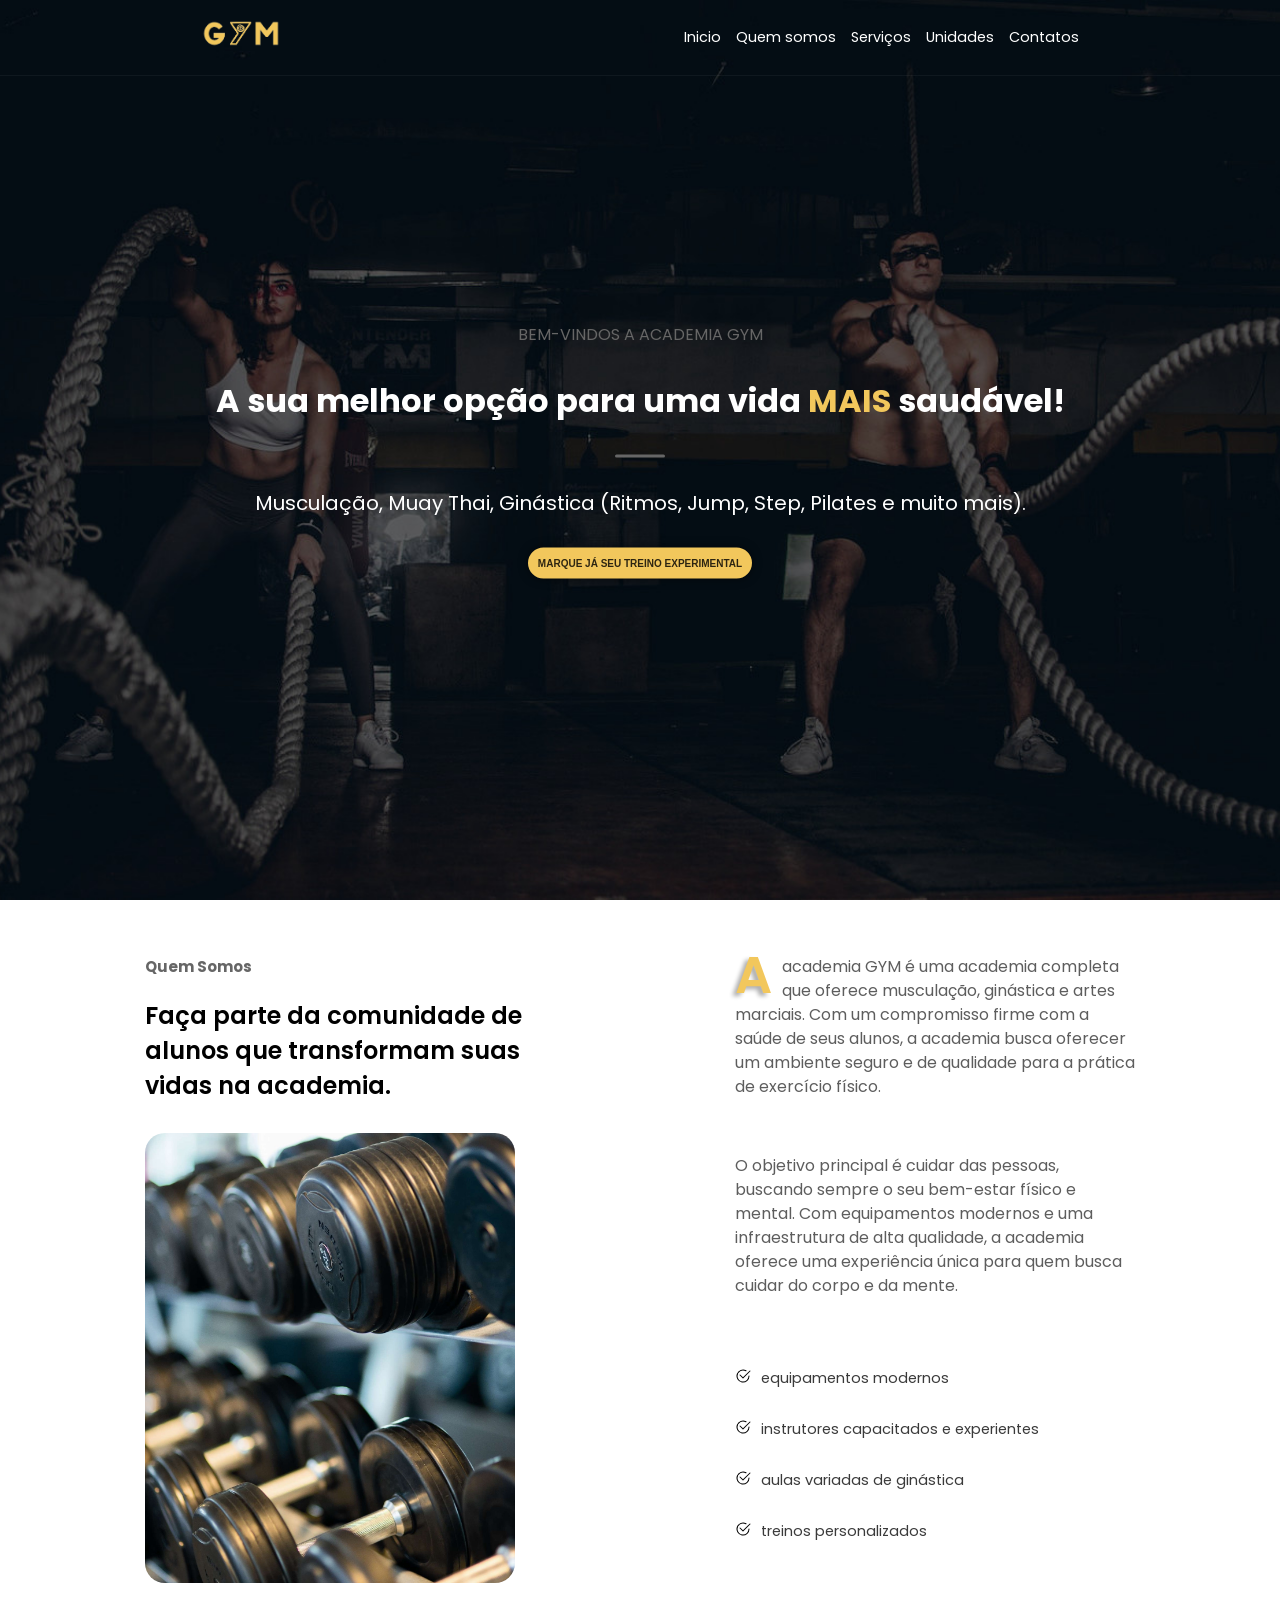
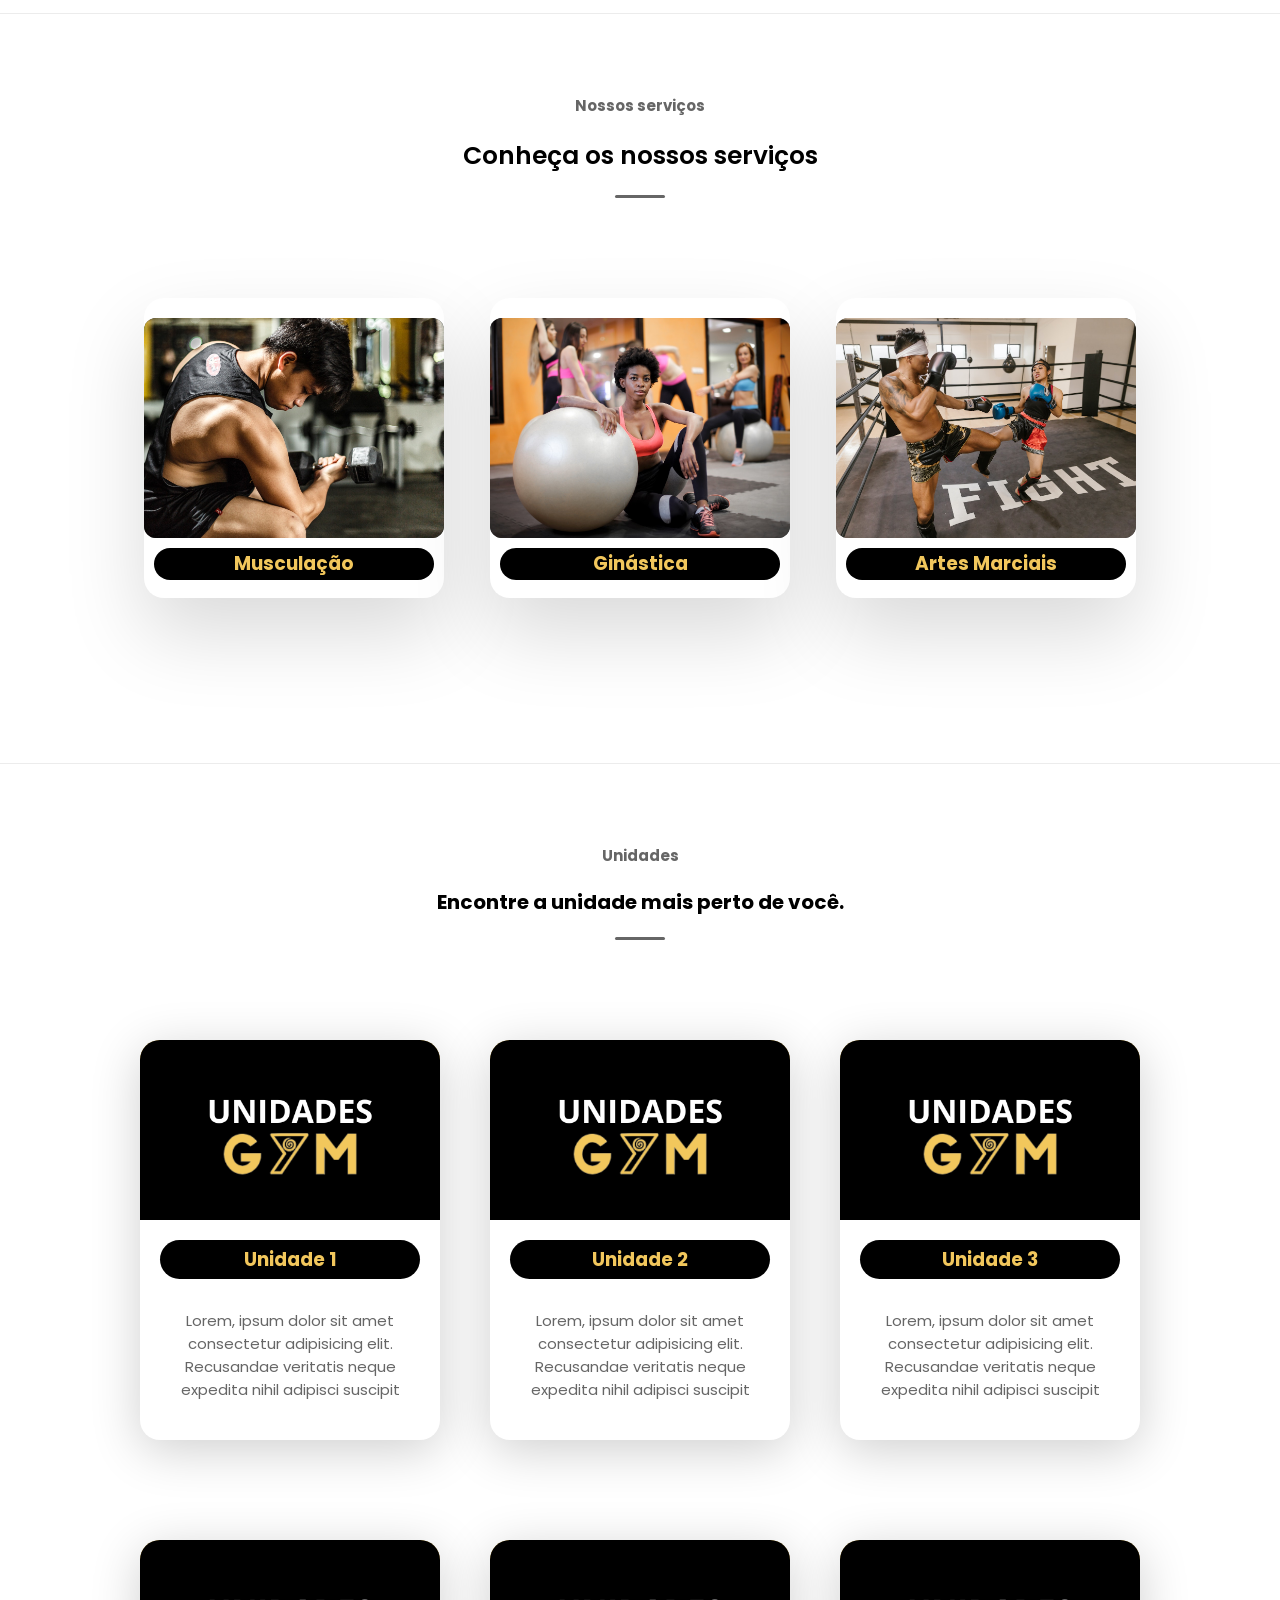
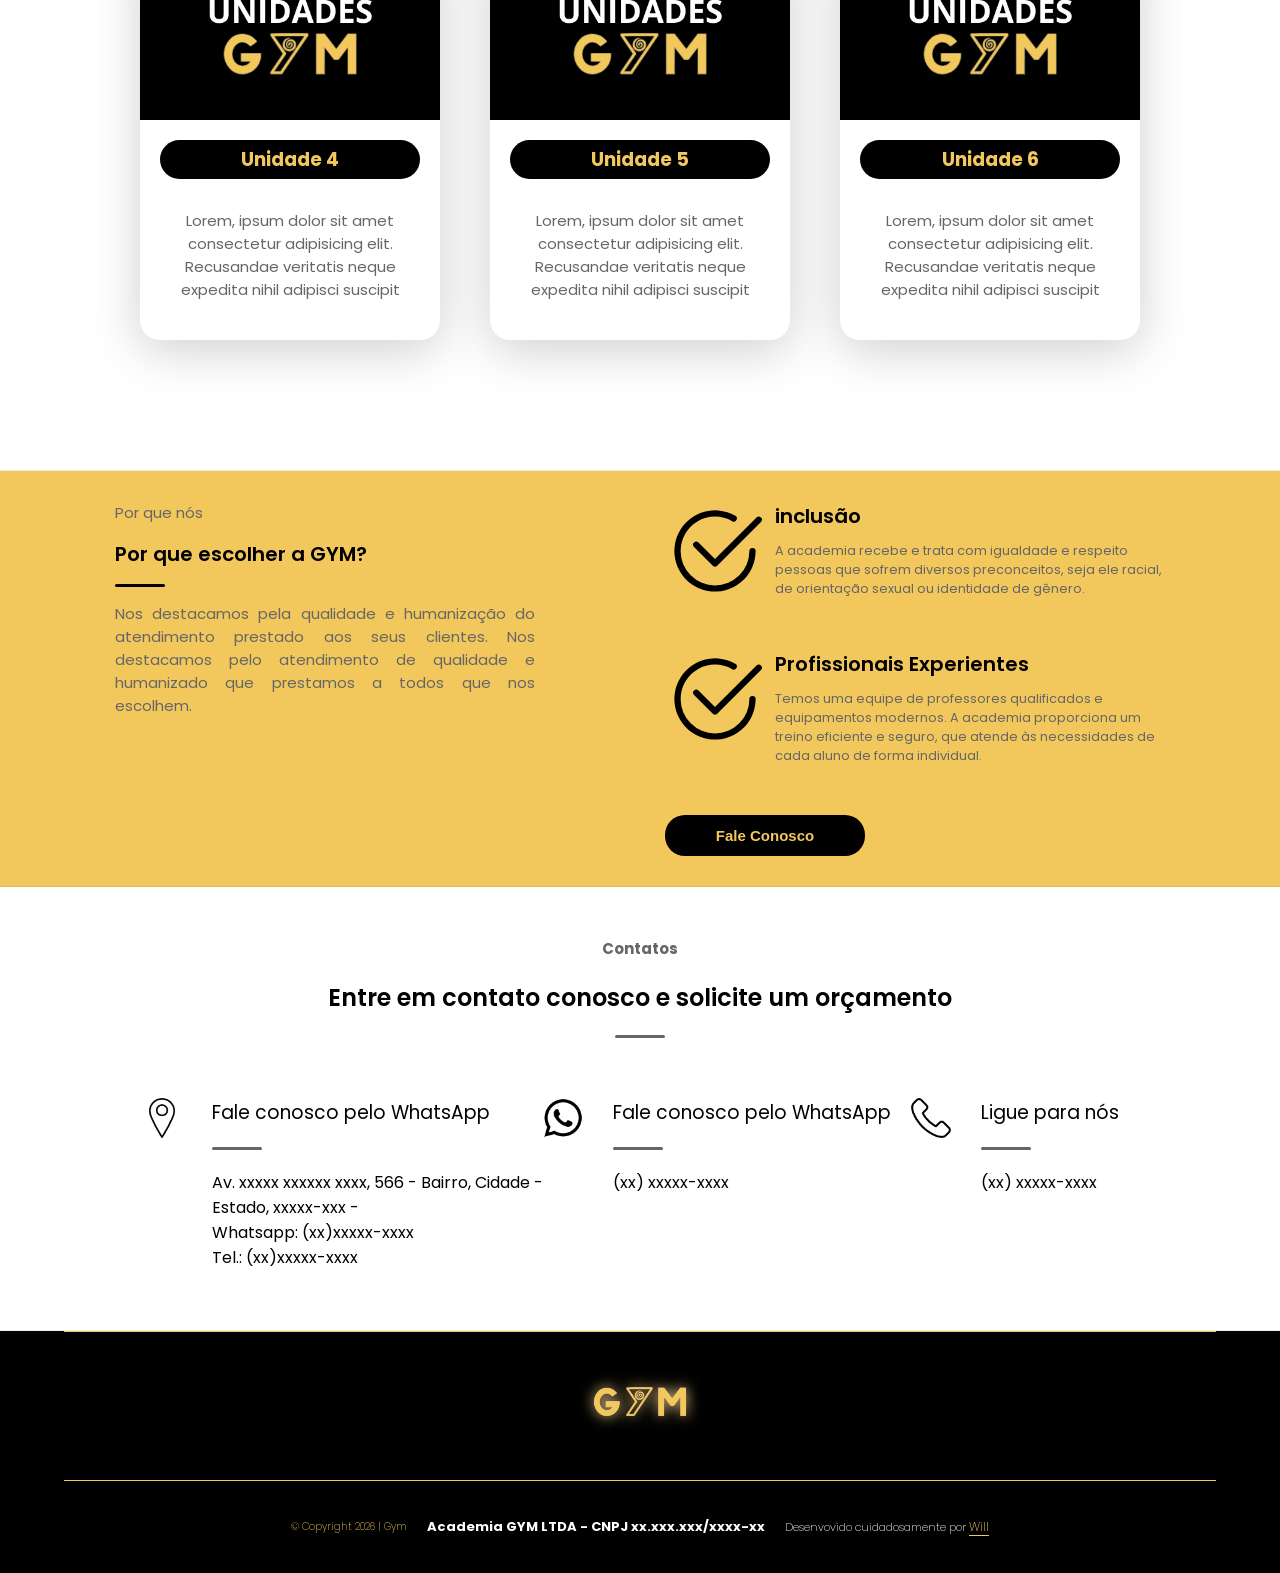
==== commit 6ceaa29b: "Update index.html" ====
--- a/index.html
+++ b/index.html
@@ -366,7 +366,7 @@
             <a href="index.html"><img src="imagens/logo-gym.png" alt=""></a>
         </div>
         <section class="sec-footer">
-            <p>© <span lang="en">Copyright</span> 2023 | Gym </p>
+            <p>© <span lang="en">Copyright</span> 2026 | Gym </p>
             <h1>Academia GYM LTDA - CNPJ xx.xxx.xxx/xxxx-xx</h1>
             <h2>Desenvovido cuidadosamente por <a href="https://github.com/SouoWill"> Will</a></h2>
         </section>
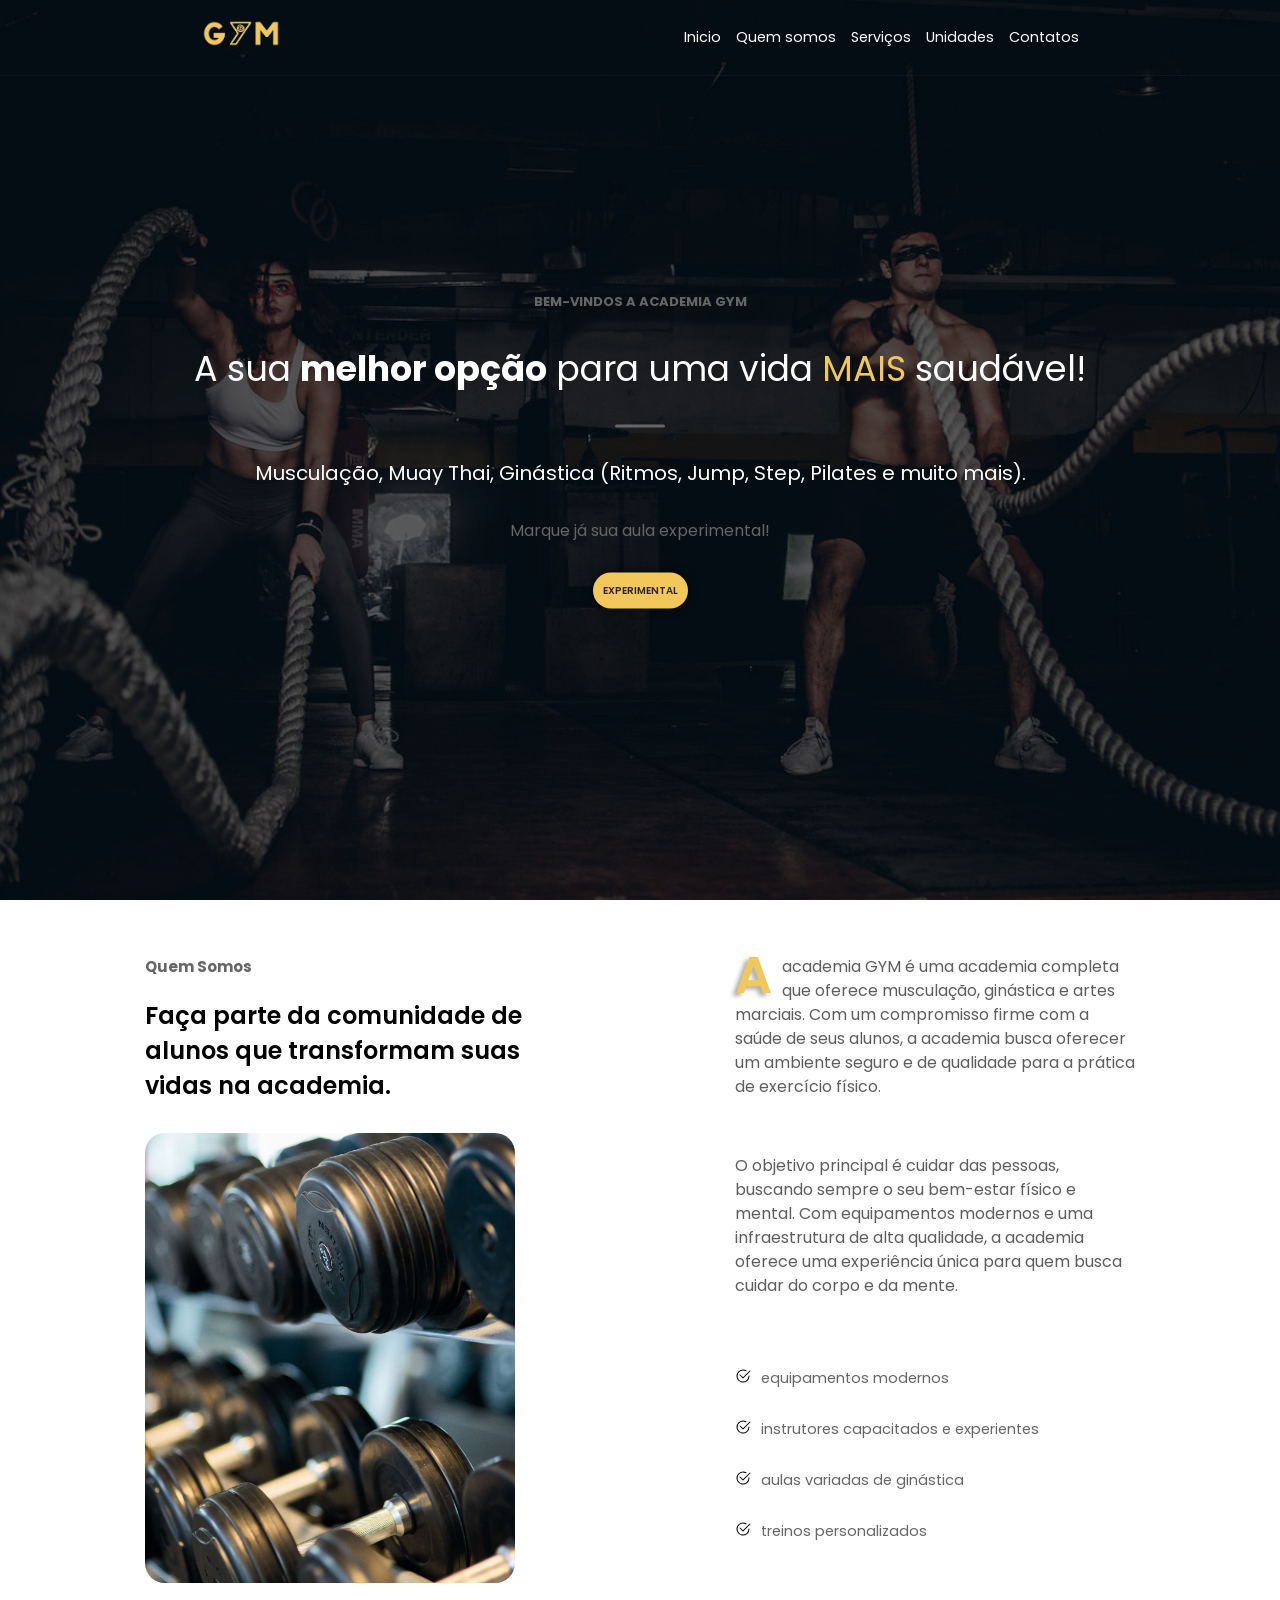
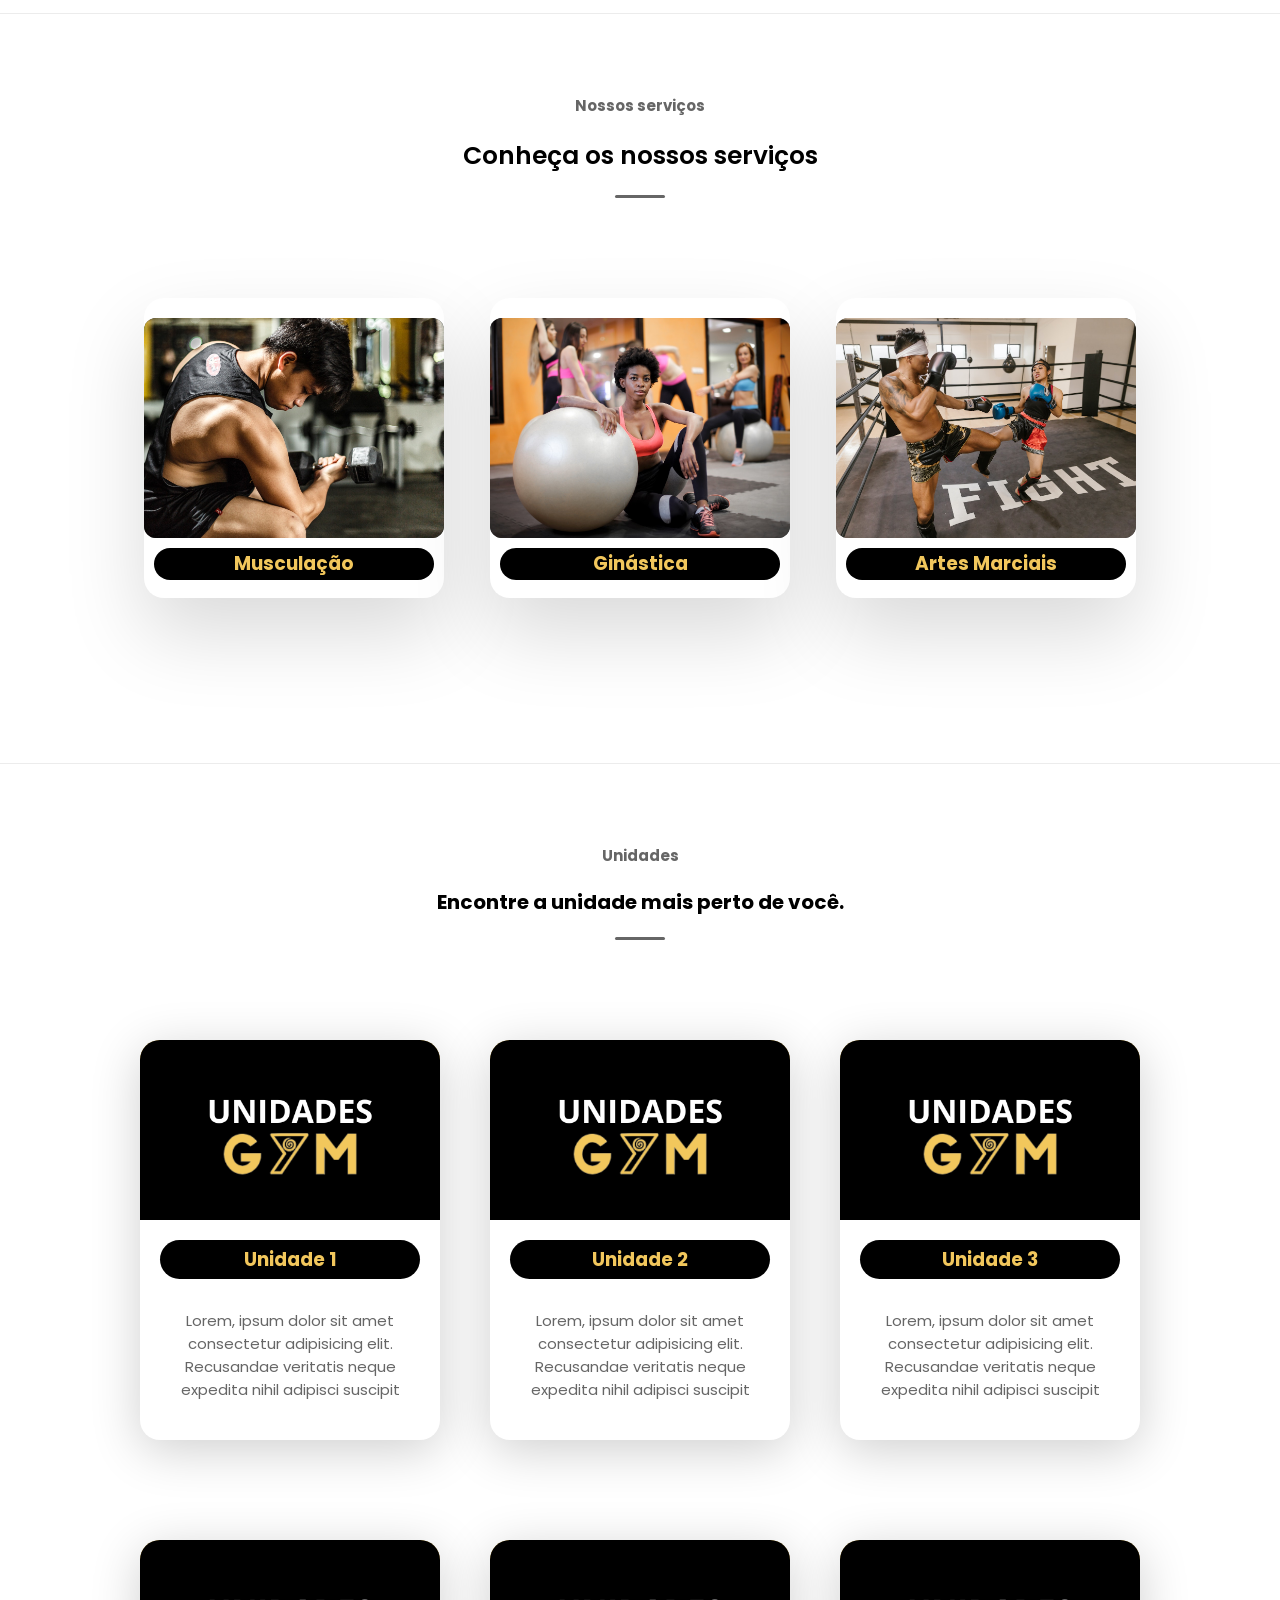
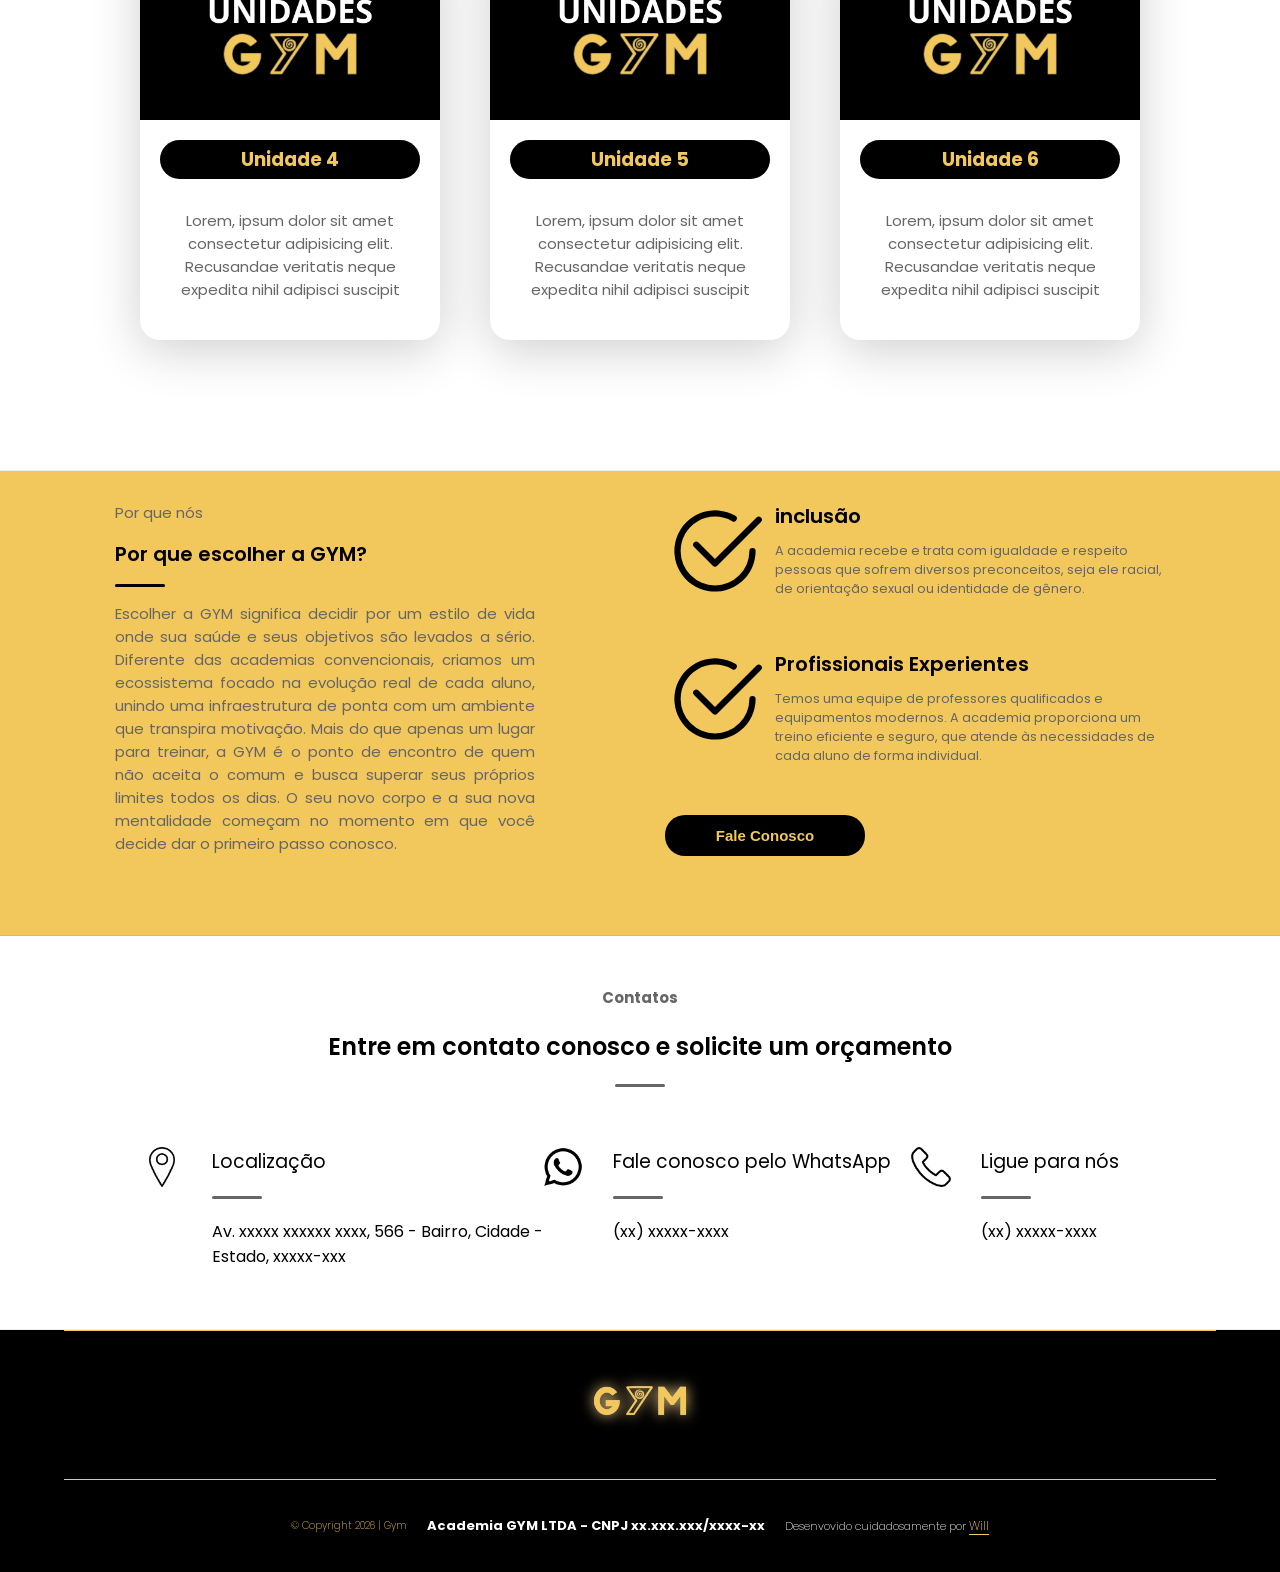
==== commit 70190f04: "pagina-experimental pagina de agendamento experimental - quase completa" ====
--- a/index.html
+++ b/index.html
@@ -11,11 +11,9 @@
     <link rel="preconnect" href="https://fonts.googleapis.com">
     <link rel="preconnect" href="https://fonts.gstatic.com" crossorigin>
     <link href="https://fonts.googleapis.com/css2?family=Poppins:wght@400;600;800&display=swap" rel="stylesheet">
-    <link rel="stylesheet"
-        href="https://fonts.googleapis.com/css2?family=Material+Symbols+Outlined:opsz,wght,FILL,GRAD@24,400,0,0" />
-    <link rel="stylesheet" href="estilos/style.css">
-    <link rel="stylesheet" href="estilos/medias.css">
-    <link rel="shortcut icon" href="imagens/favicon.ico" type="image/x-icon">
+    <link rel="stylesheet" href="assets/css/style.css">
+    <link rel="stylesheet" href="assets/css/medias.css">
+    <link rel="shortcut icon" href="assets/images/favicon.ico" type="image/x-icon">
     <link rel="canonical" href="https://souowill.github.io/projeto-gym/">
 </head>
 
@@ -24,7 +22,7 @@
 
         <nav class="nav-main-header">
 
-            <a href="index.html"><img src="imagens/logo-gym.png" alt=""></a>
+            <a href="index.html"><img src="assets/images/logo-gym.png" alt=""></a>
 
             <button id="burguer" aria-label="Abrir menu" onclick="clickMenu()">
                 <span class="linha"></span>
@@ -43,13 +41,15 @@
         </nav>
 
         <div class="div-main-header">
-            <p class="p-main-header">Bem-vindos a academia GYM</p>
-            <h1 class="title-main-header">A sua melhor opção para uma vida <span
-                    class="span-title-main-header">MAIS</span> saudável!</h1>
+            <h1 class="h1-main-header">Bem-vindos a academia GYM</h1>
+            <p class="p-main-header">A sua <strong>melhor opção</strong> para uma vida <span
+                    class="span-title-main-header">mais</span> saudável!</p>
+
             <div class="div-linha"></div>
-            <h2 class="h2-main-header">Musculação, Muay Thai, Ginástica (Ritmos, Jump, Step, Pilates e muito
-                mais).</h2>
-            <button class="btn-main-header">MARQUE JÁ SEU TREINO EXPERIMENTAL</button>
+            <p class="p2-main-header">Musculação, Muay Thai, Ginástica (Ritmos, Jump, Step, Pilates e muito
+                mais).</p>
+            <p class="p3-main-header">Marque já sua aula experimental!</p>
+            <a href="pages/experimental.html" class="btn-main-header">Experimental</a>
         </div>
     </header>
     <main class="main-content">
@@ -135,7 +135,7 @@
                 <article class="card-servicos">
 
                     <div class="card-servicos-img">
-                        <img src="imagens/musculacao.jpg" alt="">
+                        <img src="assets/images/musculacao.jpg" alt="">
                     </div>
 
                     <section class="content-card">
@@ -149,7 +149,7 @@
 
                 <article class="card-servicos">
                     <div class="card-servicos-img">
-                        <img src="imagens/ginastica.jpg" alt="">
+                        <img src="assets/images/ginastica.jpg" alt="">
                     </div>
 
                     <section class="content-card">
@@ -164,7 +164,7 @@
                 <article class="card-servicos">
 
                     <div class="card-servicos-img">
-                        <img src="imagens/muai-thay.jpg" alt="">
+                        <img src="assets/images/muai-thay.jpg" alt="">
                     </div>
 
                     <section class="content-card">
@@ -266,8 +266,10 @@
                 <h1>Por que nós</h1>
                 <h2>Por que escolher a GYM?</h2>
                 <div class="div-linha div-linha-pq"></div>
-                <p>Nos destacamos pela qualidade e humanização do atendimento prestado aos seus clientes. Nos destacamos
-                    pelo atendimento de qualidade e humanizado que prestamos a todos que nos escolhem.</p>
+                <p>Escolher a GYM significa decidir por um estilo de vida onde sua saúde e seus objetivos são levados a
+                    sério. Diferente das academias convencionais, criamos um ecossistema focado na evolução real de cada
+                    aluno, unindo uma infraestrutura de ponta com um ambiente que transpira motivação. Mais do que apenas um lugar para treinar, a GYM é o ponto de encontro de quem não aceita o comum e
+                    busca superar seus próprios limites todos os dias. O seu novo corpo e a sua nova mentalidade começam no momento em que você decide dar o primeiro passo conosco.</p>
             </header>
 
             <section class="sec2-porque-nos">
@@ -321,20 +323,19 @@
                 <section class="sec-content-principal local">
 
                     <div class="div-imagem-contatos">
-                        <img src="imagens/place-localizer.png" alt="">
+                        <img src="assets/images/place-localizer.png" alt="">
                     </div>
                     <article class="sec-article-content-contatos">
-                        <h3>Fale conosco pelo WhatsApp</h3>
+                        <h3>Localização</h3>
                         <div class="div-linha"></div>
-                        <p>Av. xxxxx xxxxxx xxxx, 566 - Bairro, Cidade - <br> Estado, xxxxx-xxx - <br> Whatsapp:
-                            (xx)xxxxx-xxxx <br> Tel.: (xx)xxxxx-xxxx</p>
+                        <p>Av. xxxxx xxxxxx xxxx, 566 - Bairro, Cidade - <br> Estado, xxxxx-xxx
                     </article>
 
                 </section>
 
                 <section class="sec-content-principal">
                     <div class="div-imagem-contatos">
-                        <img src="imagens/whatsapp.png" alt="">
+                        <img src="assets/images/whatsapp.png" alt="">
                     </div>
                     <article class="sec-article-content-contatos">
                         <h3>Fale conosco pelo WhatsApp</h3>
@@ -347,7 +348,7 @@
                 <section class="sec-content-principal telefone">
 
                     <div class="div-imagem-contatos">
-                        <img src="imagens/telephone.png" alt="">
+                        <img src="assets/images/telephone.png" alt="">
                     </div>
                     <article class="sec-article-content-contatos">
                         <h3>Ligue para nós</h3>
@@ -363,7 +364,7 @@
     </main>
     <footer class="footer-content">
         <div class="div-footer">
-            <a href="index.html"><img src="imagens/logo-gym.png" alt=""></a>
+            <a href="index.html"><img src="/assets/images/logo-gym.png" alt=""></a>
         </div>
         <section class="sec-footer">
             <p>© <span lang="en">Copyright</span> 2026 | Gym </p>
@@ -376,4 +377,4 @@
     <script src="scripts/header-fixed.js"></script>
 </body>
 
-</html> 
+</html>
--- a/assets/css/style.css
+++ b/assets/css/style.css
@@ -0,0 +1,795 @@
+@charset "UTF-8";
+
+:root {
+    --font-padrao: 'Poppins', sans-serif;
+
+    --cor-1: #F2C75C;
+    --cor-2: #F2CC85;
+    --cor-3: #F2DAAC;
+    --cor-4: #F2E6D0;
+    --cinza: rgb(102, 102, 102);
+}
+
+* {
+    margin: 0px;
+    padding: 0px;
+    box-sizing: border-box;
+    scroll-behavior: smooth;
+}
+
+body, html {
+    font-family: var(--font-padrao);
+    background-color: rgb(0, 0, 0);
+    color: white;
+    width: 100%;
+}
+
+.div-linha {
+    height: 1px;
+    width: 50px;
+    border-radius: 1000px;
+    background-color: var(--cinza);
+    padding-top: 3px;
+}
+
+::-webkit-scrollbar {
+    width: 8px;
+    background-color: rgb(255, 255, 255);
+}
+
+::-webkit-scrollbar-thumb {
+    width: 8px;
+    background-color: var(--cor-1);
+    border-radius: 30px;
+}
+
+/* HEADER */
+
+.main-header {
+    background: url(/assets/images/imagem-fundo.jpg)  right bottom no-repeat fixed;
+    background-size: cover;
+    height: 100vh;
+    width: 100%;
+    position: relative;
+}
+
+.nav-main-header {
+    z-index: 2;
+    width: 100vw;
+    display: flex;
+    align-items: center;
+    justify-content: space-around;
+    border-bottom: 1px solid rgba(255, 255, 255, 0.048);
+    padding: 20px 0px;
+    position: fixed;
+    top: 0;
+    left: 0;
+    transition: .5s;
+}
+
+.nav-main-header a img {
+    width: 80px;
+}
+
+#itens {
+    visibility: hidden;
+    display: flex;
+    flex-direction: column;
+    justify-content: center;
+    gap: 20px;
+    align-items: center;
+    position: absolute;
+    top: 0;
+    left: 0;
+    width: 100%;
+    height: 0;
+    background: rgba(0, 0, 0, 0.363);
+    backdrop-filter: blur(10px);
+    overflow: hidden;
+    z-index: -1;
+    transition: .5s;
+    list-style: none;
+}
+
+#itens.abrir-menu {
+    visibility: visible;
+    height: 100vh;
+}
+
+#itens li a{
+    font-size: 1.5em;
+    font-weight: 400;
+    text-decoration: none;
+    text-align: center;
+    color: white;
+    padding: 20px;
+    display: block;
+    width: 100vw;
+    transition: .3s;
+}
+
+#itens:hover li a {
+    opacity: .3;
+}
+
+#itens li a:hover {
+    transform: scale(1.1);
+    color: var(--cor-1);
+    text-shadow: 0px 0px 10px white;
+    background-color: rgba(0, 0, 0, 0.3);
+    opacity: 1;
+}
+
+#burguer {
+    display: flex;
+    flex-direction: column;
+    justify-content: space-between;
+    cursor: pointer;
+    width: 25px;
+    height: 20px;
+    background-color: transparent;
+    border: none;
+    z-index: 1;
+}
+
+.linha {
+    width: 25px;
+    height: 2px;
+    background-color: white;
+    display: block;
+    position: relative;
+    transform-origin: center;
+    transition: 0.5s;
+}
+
+
+#burguer.animacao-menu .linha:nth-child(1){
+    transform: translateY(9px) rotate(-45deg);
+    background-color: var(--cor-1);
+    box-shadow: 0px 0px 7px var(--cor-1);
+}
+
+#burguer.animacao-menu .linha:nth-child(2) {
+    width: 0;
+}
+
+#burguer.animacao-menu .linha:nth-child(3) {
+    transform: translateY(-9px) rotate(45deg);
+    background-color: var(--cor-1);
+    box-shadow: 0px 0px 7px var(--cor-1);
+}
+
+.rolagem {
+    background-color: rgba(0, 0, 0, 0.555);
+    padding: 10px;
+    border: 0px;
+}
+
+.div-main-header {
+    display: flex;
+    flex-direction: column;
+    align-items: center;
+    width: 90vw;
+    position: absolute;
+    top: 50%;
+    left: 50%;
+    transform: translate(-50%, -50%);
+    text-align: center;
+    padding: 10px;
+}
+
+.h1-main-header {
+    font-size: small;
+    color: rgb(102, 102, 102);
+    text-transform: uppercase;
+}
+
+.p-main-header {
+    padding: 30px 0px;
+    font-size: 35px;
+}
+
+.span-title-main-header {
+    color: var(--cor-1);
+    text-transform: uppercase;
+}
+
+.p2-main-header {
+    font-size: 20px;
+    font-weight: 400;
+    padding: 30px 0px;
+}
+
+.p3-main-header {
+    padding-bottom: 30px;
+    color: rgb(102, 102, 102);
+}
+
+.btn-main-header {
+    cursor: pointer;
+    padding: 10px;
+    border: none;
+    border-radius: 20px;
+    background-color: var(--cor-1);
+    color: rgba(0, 0, 0, 0.815);
+    font-weight: 600;
+    font-size: 10px;
+    box-shadow: 0px 0px 10px rgba(0, 0, 0, 0.521);
+    transition: .01s;
+    text-transform: uppercase;
+    text-decoration: none;
+}
+
+.btn-main-header:hover {
+    transform: scale(1.07);
+}
+
+/* MAIN */
+
+/* SEC 1*/
+.main-content {
+    background-color: #fff;
+    color: rgb(0, 0, 0);
+    width: 100%;
+}
+
+#quem-somos {
+    padding: 30px 50px;
+    border-bottom: 1px solid rgba(0, 0, 0, 0.075);
+    display: flex;
+    justify-content: space-around;
+    flex-wrap: wrap;
+    width: 100%;
+}
+
+.title-main-content-section1 {
+    padding-top: 25px;
+    font-size: 15px;
+    color: var(--cinza);
+}
+
+.h2-main-content-section1 {
+    padding-top: 20px;
+    font-size: 1.5em;
+    font-weight: 600;
+    text-align: start;
+    max-width: 400px;
+}
+
+
+.img-fundo-halter {
+    height: 450px;
+    width: 370px;
+    margin-top: 30px;
+    background: #333 url(/assets/images/halter.jpg) center center no-repeat;
+    background-size: cover;
+    border-radius: 20px;
+
+    display: none;
+}
+
+.main-content-section2 {
+    width: 400px;
+}
+
+.span-main-section2 {
+    float: left;
+    padding-right: 10px;
+    color: var(--cor-1);
+    font-size: 52px;
+    font-weight: 600;
+    line-height: 40px;
+    text-shadow: -4px 3px 4px rgba(0, 0, 0, 0.322);
+}
+
+.p-main-content-section2 {
+    font-weight: 400;
+    line-height: 24px;
+    color: rgba(0, 0, 0, 0.637);
+    text-align: left;
+    margin-bottom: 30px;
+    padding-top: 25px;
+}
+
+.div-div-main-content-section2 {
+    padding-top: 40px;
+    display: flex;
+    flex-direction: column;
+}
+
+.div-p-main-content-section2 {
+    padding-bottom: 30px;
+    font-weight: 400;
+    font-size: 14.7px;
+    color: rgba(0, 0, 0, 0.774);
+}
+
+.check {
+    padding-right: 10px;
+}
+
+/* SEC 2 */
+
+#servicos {
+    padding: 30px 50px;
+    border-bottom: 1px solid rgba(0, 0, 0, 0.075);
+    width: 100%;
+    height: 1600px;
+}
+
+.div-main-content-section-servicos {
+    margin: 0 auto;
+    display: flex;
+    flex-direction: column;
+    align-items: center;
+}
+
+.div-main-content-section-servicos p {
+    color: var(--cinza);
+    padding-bottom: 30px;
+    font-size: 12px;
+}
+
+.title-main-content-section2 {
+    padding-top: 50px;
+    font-size: 15px;
+    color: var(--cinza);
+    padding-bottom: 20px;
+}
+
+.h2-main-content-section2 {
+    font-size: 25px;
+    font-weight: 600;
+    padding-bottom: 20px;
+}
+
+.check-section2 {
+    display: flex;
+}
+
+.check-section2  p{
+    padding-left: 10px;
+    color: var(--cinza);
+}
+
+
+/* CARD serviços */
+
+.content-card h3 span {
+    font-size: 10px;
+    padding: 0px;
+    text-shadow: none;
+    color: var(--cinza);
+
+} 
+
+.cards-servicos {
+    display: flex;
+    justify-content: center;
+    align-items: start;
+    gap: 100px 46px;
+    flex-wrap: wrap;
+    padding: 100px 0px;
+}
+
+.cards-servicos .card-servicos {
+    position: relative;
+    display: flex;
+    justify-content: center;
+    align-items: flex-start;
+    max-width: 300px;
+    width: 100%;
+    min-height: 300px;
+    border-radius: 20px;
+    box-shadow: 0 35px 80px rgba(0,0,0,.15);
+    background-color: #fff;
+    transition: .5s;
+}
+
+.cards-servicos .card-servicos:hover {
+   min-height: 400px;
+}
+
+.cards-servicos .card-servicos .card-servicos-img {
+    position: absolute;
+    top: 20px;
+    max-width: 300px;
+    width: 100%;
+    height: 220px;
+    border-radius: 12px;
+    background-color: #333;
+    overflow: hidden;
+    transition: .5s;
+}
+
+.cards-servicos .card-servicos .card-servicos-img img {
+    position: absolute;
+    top: 0;
+    left: 0;
+    width: 100%;
+    height: 100%;
+    object-fit: cover;
+}
+
+.cards-servicos .card-servicos .content-card {
+    position: absolute;
+    top: 250px;
+    width: 100%;
+    height: 35px;
+    overflow: hidden;
+    text-align: center;
+    padding: 0 10px;
+    padding-top: 0;
+    transition: .5s;
+}
+
+.cards-servicos .card-servicos:hover .card-servicos-img {
+    top: -100px;
+    scale: .75;
+    box-shadow: 0 15px 45px rgba(0, 0, 0, .2);
+}
+
+.cards-servicos .card-servicos:hover .content-card {
+    top: 150px;
+    overflow: visible;
+}
+
+.cards-servicos .card-servicos .content-card h3 {
+    font-weight: 700;
+    line-height: 2rem;
+    border-radius: 20px;
+    margin-bottom: 10px;
+    color: var(--cor-1);
+    background-color: black;
+}
+
+.cards-servicos .card-servicos .content-card p {
+    font-size: 14px;
+    color: transparent;
+}
+
+.cards-servicos .card-servicos:hover .content-card p {
+    color: var(--cinza);
+    transition: .6s;
+}
+
+/* UNIDADES */
+
+.div-unidades {
+    margin: 0 auto;
+    display: flex;
+    flex-direction: column;
+    align-items: center;
+}
+
+.div-unidades h1 {
+    padding-top: 50px;
+    font-size: 15px;
+    color: var(--cinza);
+    padding-bottom: 20px;
+}
+
+.div-unidades h2 {
+    font-size: 20px;
+    padding-bottom: 20px;
+}
+
+/* CARD unidades */
+
+#unidades {
+    padding: 30px 50px;
+    border-bottom: 1px solid rgba(0, 0, 0, 0.075);
+    width: 100%;
+}
+
+.card-unidades:after {
+    content: '';
+    position: absolute;
+    left: -1;
+    top: 70%;
+    width: 3px;
+    height: 100px;
+    transition: top, opacity;
+    transition-duration: 500ms;
+    transition-timing-function: ease;
+    background: linear-gradient(transparent, var(--cor-1), transparent);
+    opacity: 0;
+}
+
+.card-unidades:hover:after {
+    top: 25%;
+    opacity: 1;
+}
+
+.card-unidades:before {
+    content: '';
+    position: absolute;
+    right: 0;
+    top: -70%;
+    width: 3px;
+    height: 100px;
+    transition: top, opacity;
+    transition-duration: 500ms;
+    transition-timing-function: ease;
+    background: linear-gradient(transparent, var(--cor-1), transparent);
+    opacity: 0;
+}
+
+.card-unidades:hover:before {
+    top: 30%;
+    opacity: 1;
+}
+
+.cards-unidades {
+    display: flex;
+    justify-content: center;
+    align-items: center;
+    gap: 100px 50px;
+    flex-wrap: wrap;
+    padding: 100px 0px;
+}
+
+
+.card-unidades {
+    position: relative;
+    width: 300px;
+    height: 400px;
+    background-color: #fff;
+    border-radius: 20px;
+    overflow: hidden;
+    box-shadow: 0px 10px 50px rgba(0, 0, 0, 0.192);
+}
+
+.card-unidades .card-unidades-img {
+    width: 100%;
+    height: 180px;
+    background: var(--cor-1) url(/assets/images/unidades.png) center center no-repeat;
+    background-size: cover;
+}
+
+.card-unidades .card-unidades-content {
+    display: flex;
+    flex-direction: column;
+    justify-content: center;
+    align-items: center;
+    gap: 20px;
+    padding: 20px;
+}
+
+.card-unidades .card-unidades-content h3 {
+    width: 100%;
+    font-weight: 700;
+    border-radius: 20px;
+    margin-bottom: 10px;
+    color: var(--cor-1);
+    background-color: rgb(0, 0, 0);
+    padding: 5px;
+    text-align: center;
+}
+
+.card-unidades .card-unidades-content p {
+    text-align: center;
+    font-size: 15px;
+    color: var(--cinza);
+}
+
+/* PORQUE NOS */
+
+#porque-nos {
+    padding: 30px 50px;
+    border-bottom: 1px solid rgba(0, 0, 0, 0.075);
+    background-color: #F2C75C;
+    display: flex;
+    justify-content: space-around;
+    flex-wrap: wrap;
+    width: 100%;
+}
+
+.sec1-porque-nos {
+    display: flex;
+    flex-direction: column;
+    align-items: flex-start;
+    gap: 15px;
+}
+
+.sec1-porque-nos h1 {
+    font-size: 15px;
+    font-weight: 400;
+    color: var(--cinza);
+}
+
+.sec1-porque-nos h2 {
+    font-weight: 600;
+    font-size: 20px;
+}
+
+.div-linha-pq {
+    background-color: black;
+}
+
+.sec1-porque-nos p {
+    color: var(--cinza);
+    font-size: 15px;
+    text-indent: 3;
+    text-align: justify;
+    padding-bottom: 50px;
+    max-width: 420px;
+}
+
+.div-sec2-porque-nos{
+    display: flex;
+}
+
+.div-sec2-porque-nos div {
+    padding-left: 10px;
+}
+
+.div-sec2-porque-nos h3 {
+    font-weight: 600;
+    font-size: 20px;
+    margin-bottom: 10px;
+}
+
+.div-sec2-porque-nos p {
+    color: var(--cinza);
+    font-size: 0.8em;
+    line-height: 1.5;
+    text-align: start;
+    padding-bottom: 50px;
+    width: 100%;
+    max-width: 390px;
+}
+
+.btn-porque-nos {
+    width: 200px;
+    padding: 12px;
+    border-radius: 20px;
+    border: none;
+    cursor: pointer;
+
+    font-size: 15px;
+    font-weight: 600;
+
+    background-color: black;
+    color: var(--cor-1);
+    transition: .5s;
+}
+
+.btn-porque-nos:hover {
+    transform: scale(1.05);
+    box-shadow: 0px 0px 10px 8px #3333333a;
+    color: var(--cinza);
+}
+
+/* CONTATOS */
+
+#contatos {
+    padding: 30px 50px;
+    border-bottom: 1px solid rgba(0, 0, 0, 0.075);
+    display: flex;
+    flex-direction: column;
+    align-items: center;
+    width: 100%;
+}
+
+.header-contatos {
+    display: flex;
+    flex-direction: column;
+    align-items: center;
+    justify-content: center;
+    margin-bottom: 40px;
+}
+
+.header-contatos h1 {
+    padding: 20px 0px;
+    font-size: 15px;
+    color: var(--cinza);
+}
+
+.header-contatos h2 {
+    padding-bottom: 20px;
+    text-align: center;
+    font-weight: 600;
+}
+
+.sec-content-contatos {
+    display: flex;
+    flex-direction: column;
+    align-items: start;
+}
+
+.sec-content-principal {
+    display: flex;
+    align-items: start;
+    gap: 30px;
+}
+
+.sec-content-principal .div-imagem-contatos {
+    width: 40px;
+    height: 40px;
+    transform: translateY(20px);
+}
+
+.sec-content-principal .div-imagem-contatos img {
+    width: 100%;
+}
+
+.sec-article-content-contatos {
+    padding-bottom: 30px;
+}
+
+.sec-article-content-contatos h3{
+    font-weight: 400;
+    padding: 20px 0px;
+    margin-right: 20px;
+}
+
+.sec-article-content-contatos p {
+    margin-top: 20px;
+}
+
+/* FOOTER */
+
+.div-footer {
+    height: 150px;
+    border-bottom: 1px solid var(--cor-1);
+    border-top: 1px solid var(--cor-1);
+    width: 90vw;
+    display: flex;
+    align-items: center;
+    justify-content: center;
+}
+
+.div-footer a {
+    width: 100px;
+}
+
+.div-footer a img {
+    width: 100%;
+    filter: drop-shadow(0px 0px 7px var(--cor-2));
+}
+
+.sec-footer {
+    display: flex;
+    flex-direction: column;
+    align-items: center;
+    gap: 0px 20px;
+    padding: 20px;
+}
+
+.sec-footer p {
+    font-size: 10px;
+    font-weight: 200;
+    color: var(--cor-1);
+}
+
+.sec-footer h1 {
+    font-size: 13px;
+    line-height: 4;
+}
+
+.sec-footer h2 {
+    font-size: 11px;
+    font-weight: 200;
+}
+
+.sec-footer h2 a {
+    text-decoration: none;
+    color: var(--cor-1);
+    font-size: 12px;
+    transition: .5s;
+    border-bottom: 1px solid var(--cor-1);
+}
+
+.sec-footer h2 a:hover {
+    color: var(--cor-2);
+    text-shadow: 0px 0px 10px rgba(255, 255, 255, 0.801);
+    transform: scale(1.05);
+}
+
+.footer-content {
+    display: flex;
+    flex-direction: column;
+    align-items: center;
+    width: 100%;
+}
--- a/assets/css/medias.css
+++ b/assets/css/medias.css
@@ -0,0 +1,74 @@
+@charset "UTF-8";
+
+@media screen and (min-width: 748px) {
+    #servicos {
+        height: 1150px;
+    }
+}
+
+@media screen and (min-width: 769px) {
+
+    .main-header {
+        background-position: center center;
+    }    
+    #burguer {
+        display: none;
+    }
+
+    #itens.abrir-menu {
+        height: 0px;
+    }
+
+    #itens {
+        visibility: visible;
+        overflow: visible;
+        flex-direction: row;
+        align-items: center;
+        gap: 15px;
+        position: sticky;
+        padding: 0px;
+        height: 0;
+        width: auto;
+        backdrop-filter: blur(0px);
+        z-index: 3;
+    }
+
+    #itens li a {
+        font-size: .9em;
+        padding: 0px;
+        width: max-content;
+    }
+
+    #itens li a:hover {
+        background-color: transparent;
+    }
+
+    .sec-footer {
+        flex-direction: row;
+    }
+}
+
+@media screen and (min-width: 906px) {
+    .img-fundo-halter {
+        display: block;
+    }
+}
+
+@media screen and (min-width: 993px) {
+
+    .sec-content-contatos {
+        justify-content: space-evenly;
+        flex-direction: row;
+        flex-wrap: wrap;
+    }
+
+    .div-main-content-section-servicos p {
+        display: none;
+    }
+}
+
+@media screen and (min-width: 1092px) {
+    #servicos {
+        height: 750px;
+    }
+}
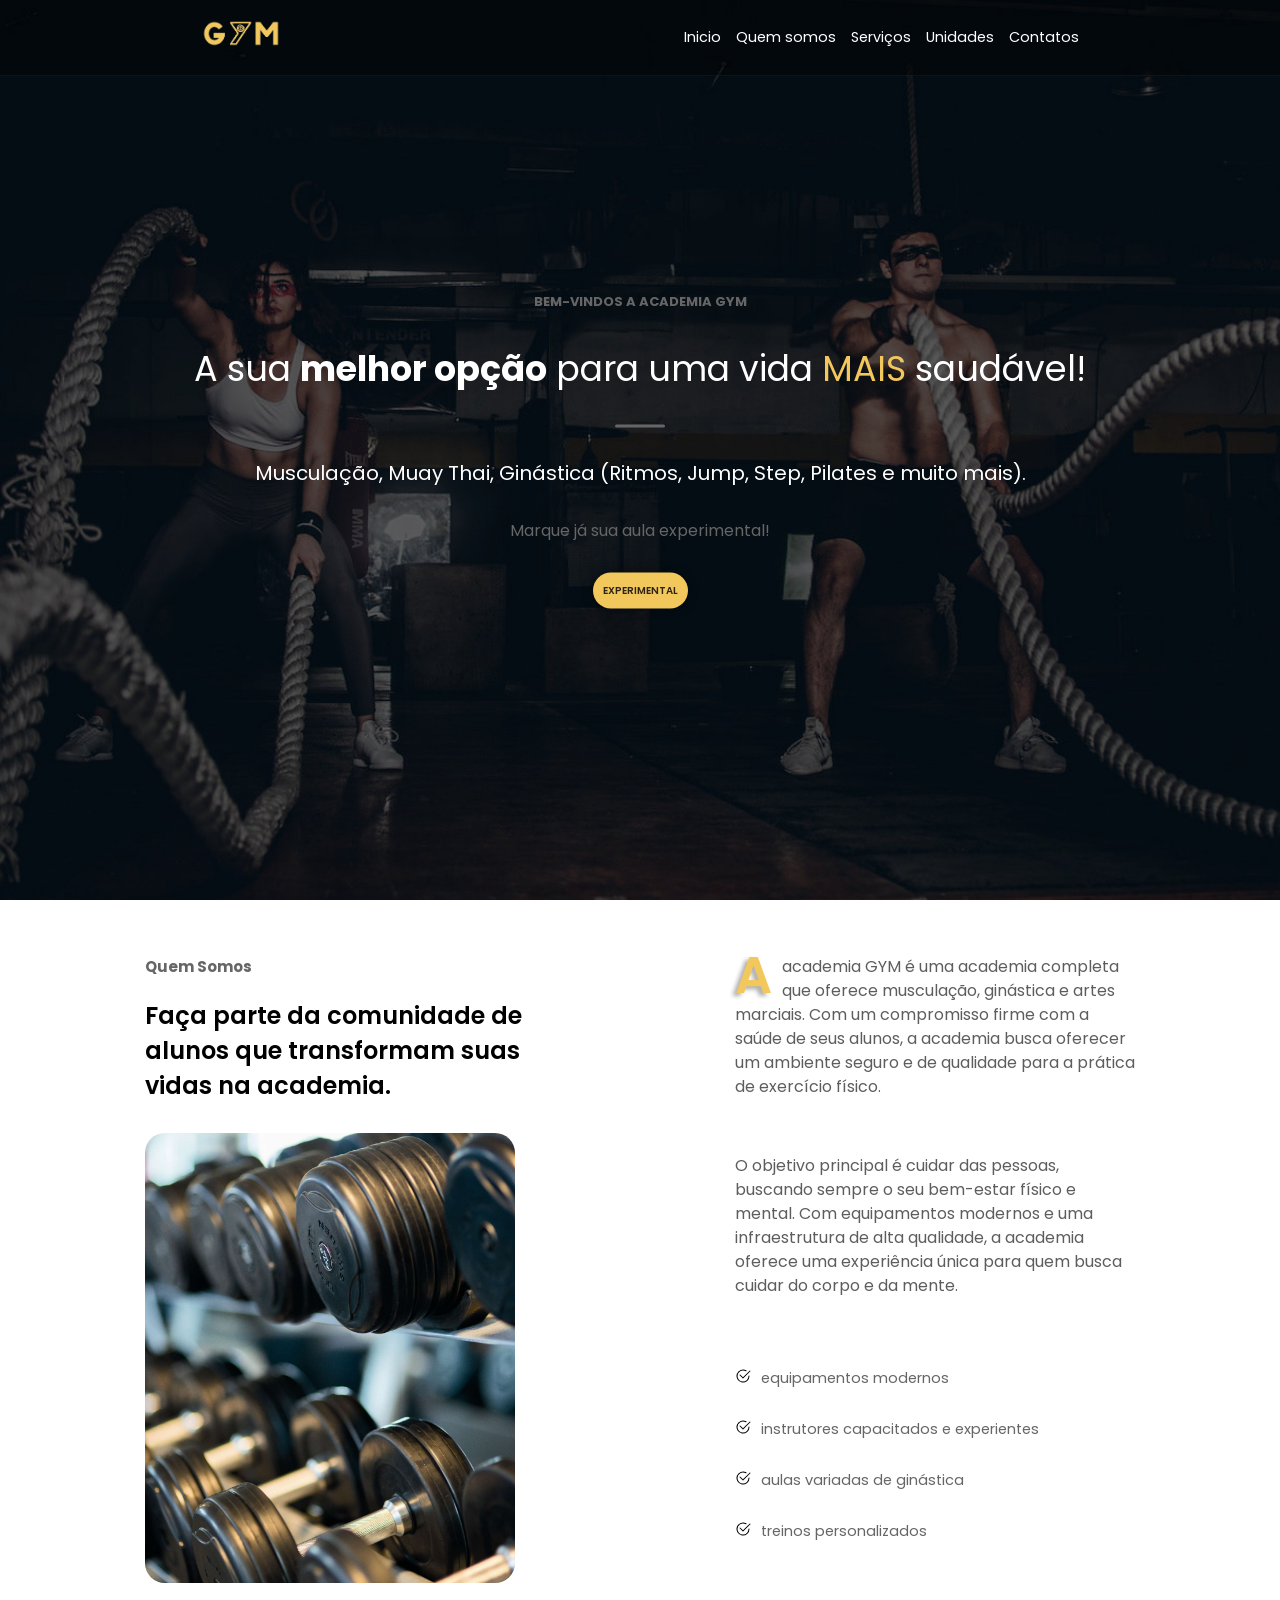
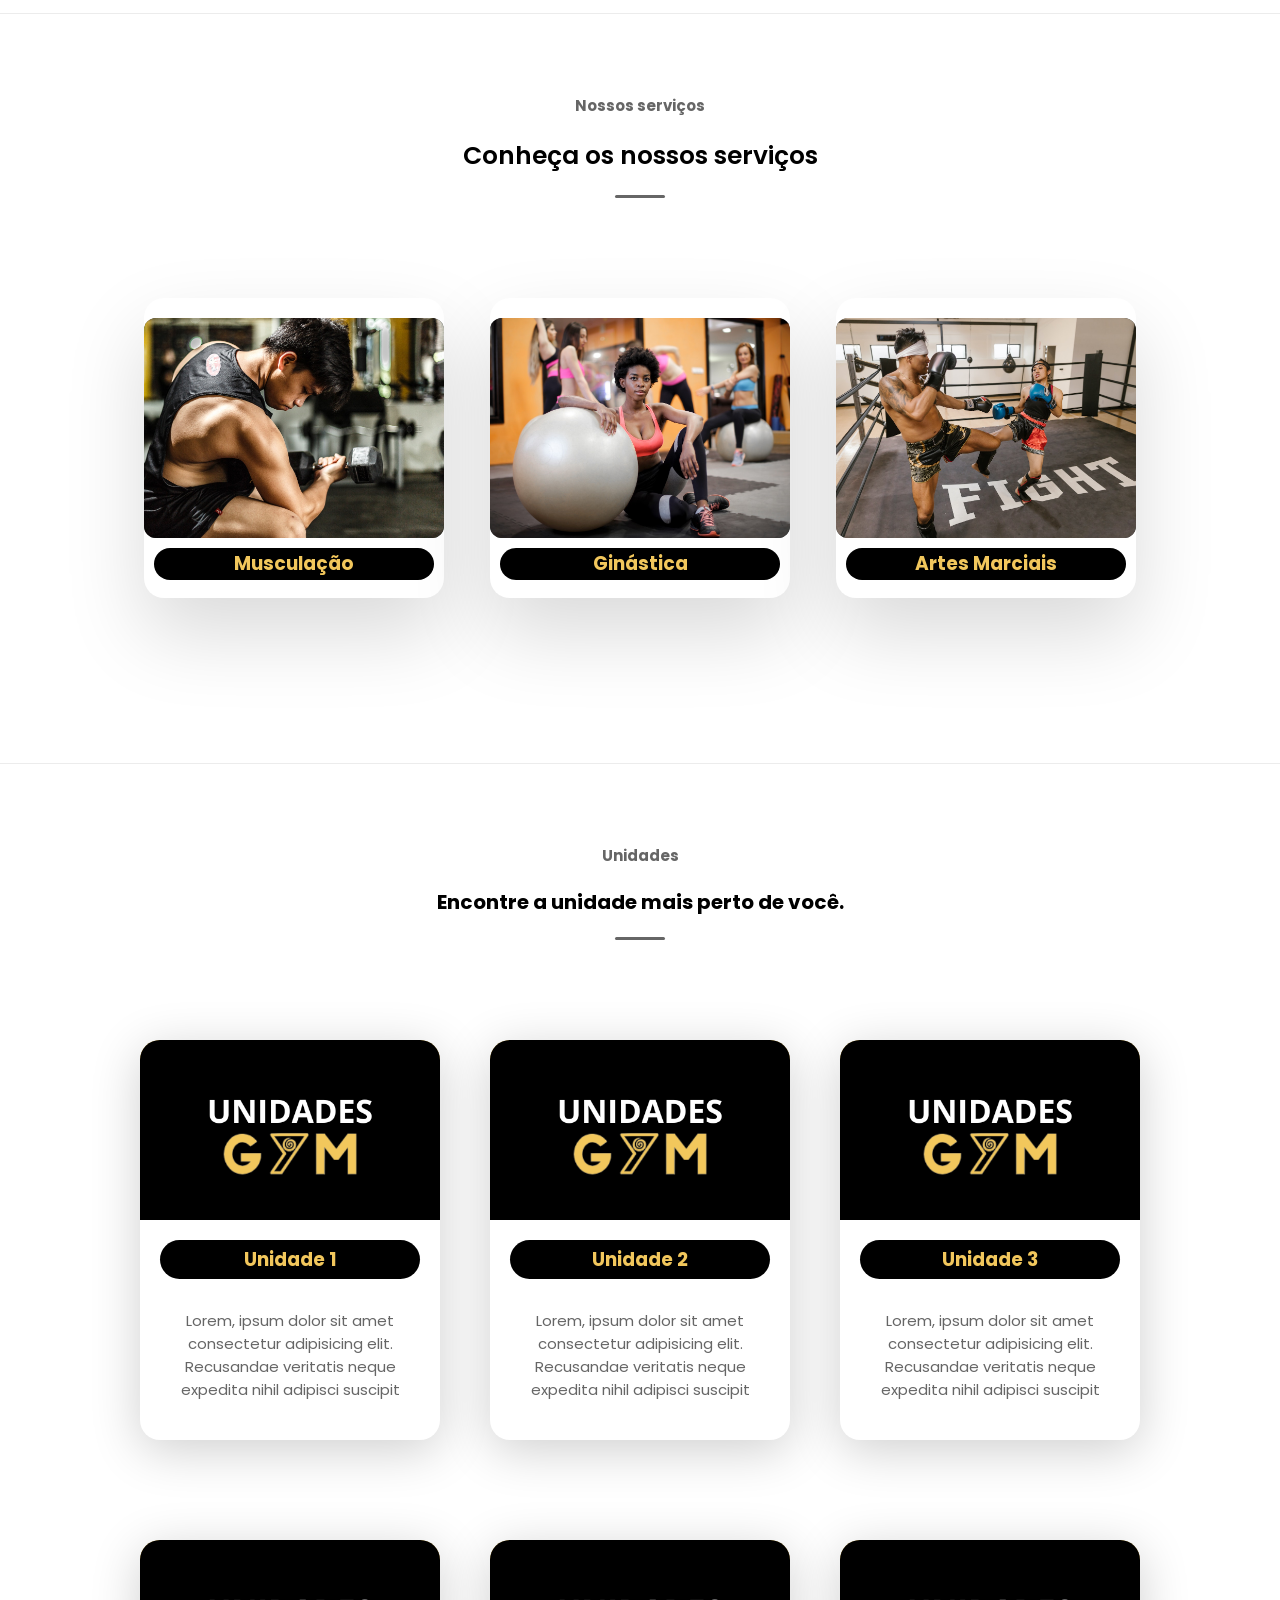
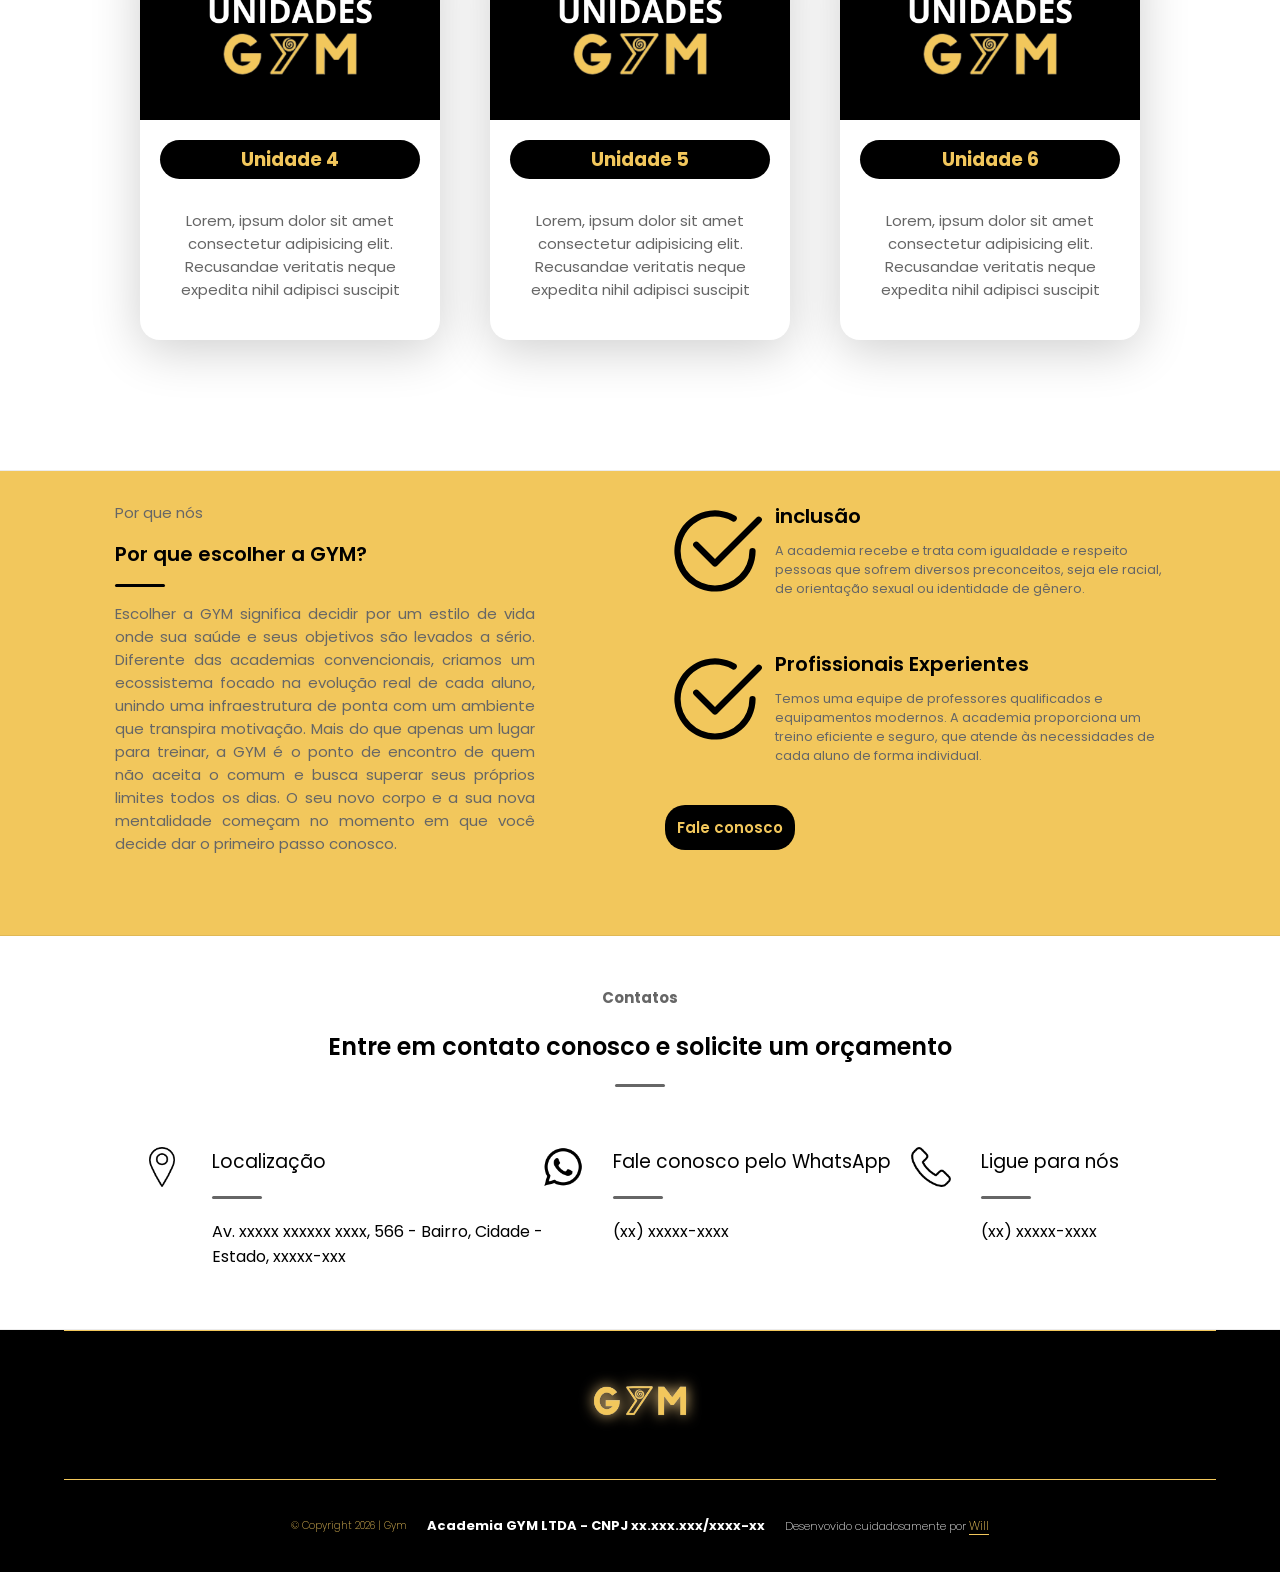
==== commit c2f4f9f8: "ajustes finais agendamento" ====
--- a/index.html
+++ b/index.html
@@ -304,7 +304,7 @@
                     </div>
                 </div>
 
-                <button class="btn-porque-nos">Fale Conosco</button>
+                <a class="btn-porque-nos" href="/pages/experimental.html">Fale conosco</a>
 
             </section>
 
@@ -373,8 +373,8 @@
         </section>
     </footer>
 
-    <script src="scripts/menu.js"></script>
-    <script src="scripts/header-fixed.js"></script>
+    <script src="/assets/js/menu.js"></script>
+    <script src="/assets/js/header-fixed.js"></script>
 </body>
 
 </html>
--- a/assets/css/style.css
+++ b/assets/css/style.css
@@ -60,6 +60,7 @@
     align-items: center;
     justify-content: space-around;
     border-bottom: 1px solid rgba(255, 255, 255, 0.048);
+    background-color: #00000060;
     padding: 20px 0px;
     position: fixed;
     top: 0;
@@ -115,7 +116,6 @@
 #itens li a:hover {
     transform: scale(1.1);
     color: var(--cor-1);
-    text-shadow: 0px 0px 10px white;
     background-color: rgba(0, 0, 0, 0.3);
     opacity: 1;
 }
@@ -649,15 +649,15 @@
 
     font-size: 15px;
     font-weight: 600;
+    text-decoration: none;
 
     background-color: black;
     color: var(--cor-1);
-    transition: .5s;
+    transition: .01s;
 }
 
 .btn-porque-nos:hover {
-    transform: scale(1.05);
-    box-shadow: 0px 0px 10px 8px #3333333a;
+    transform: scale(1.07);
     color: var(--cinza);
 }
 
